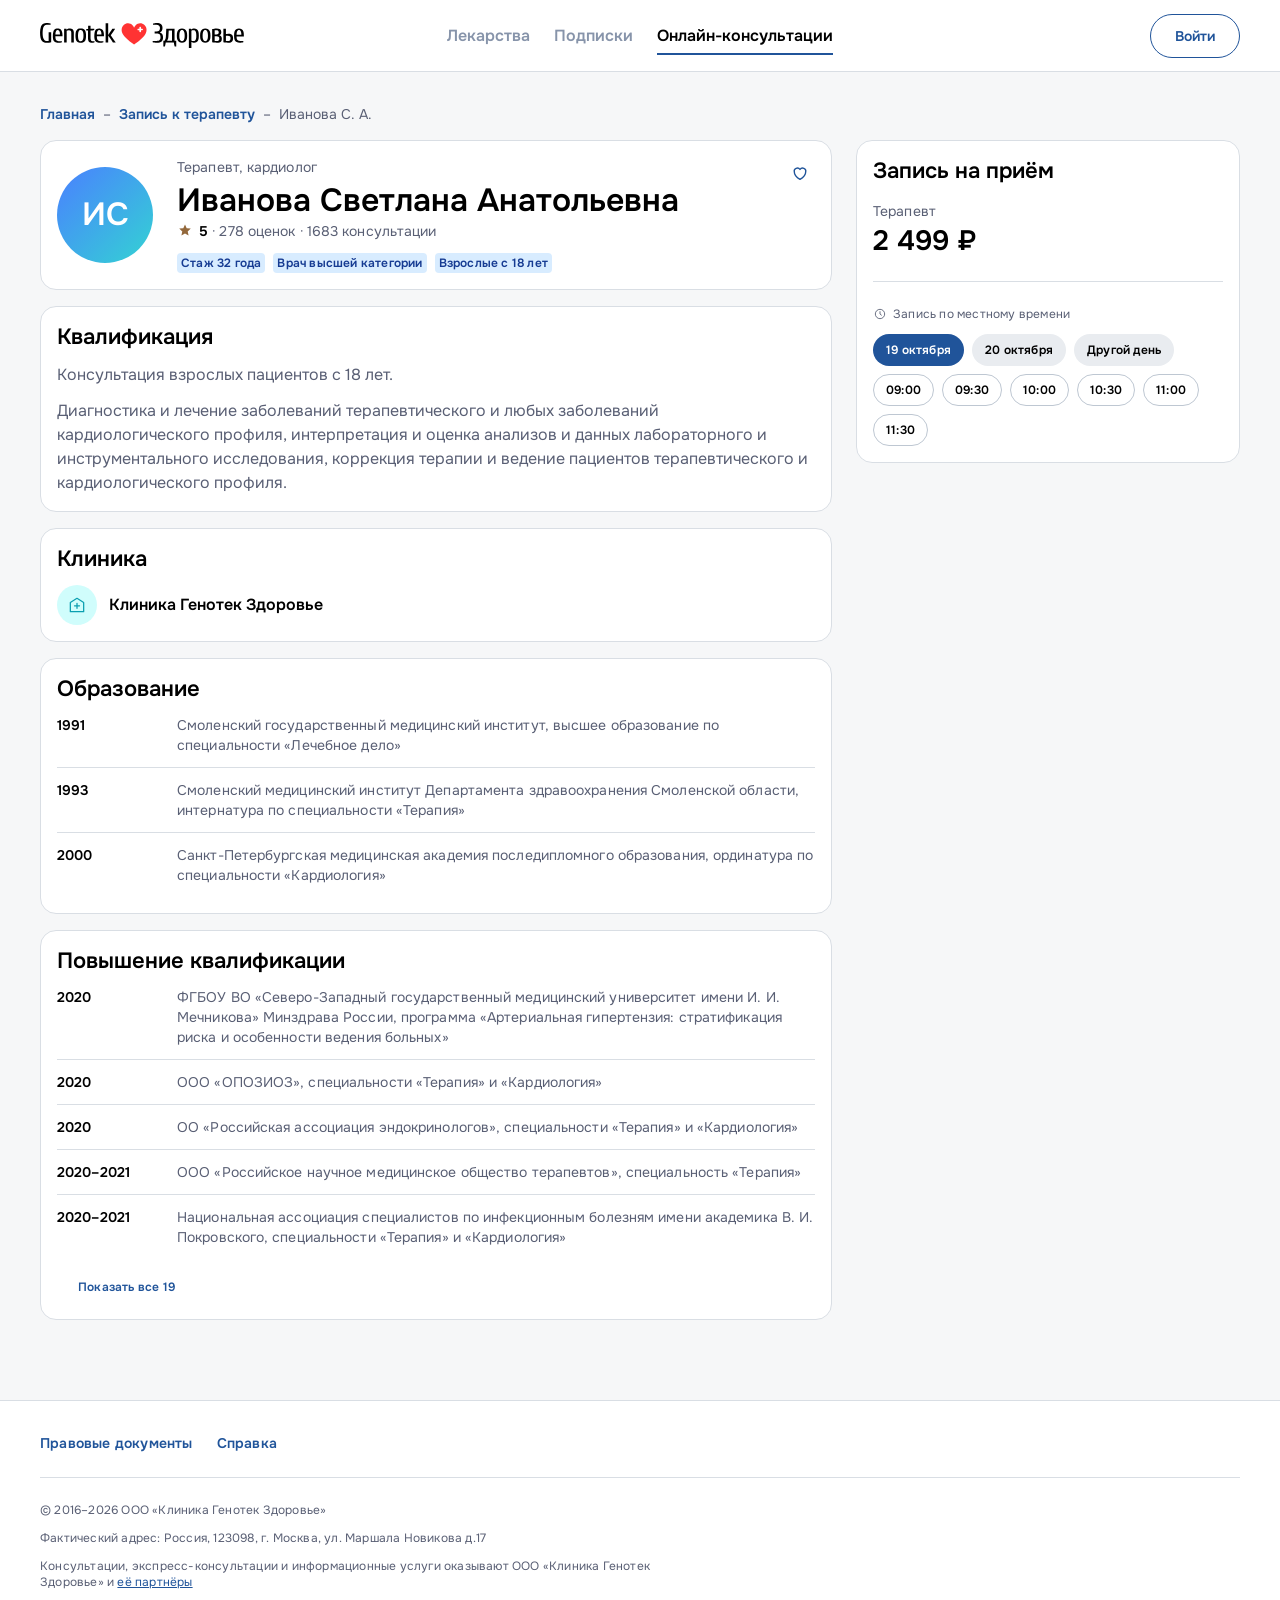
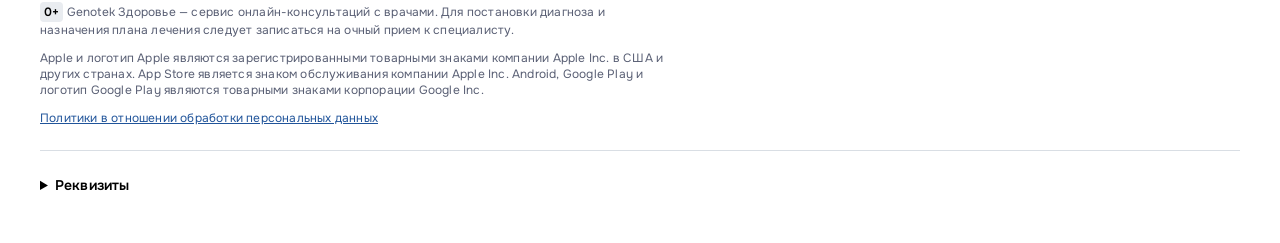
==== doctor.html @ 4578e806 "Добавить страницу врача на дизайн-системе. Co-authored-by: Cursor <cursoragent@cursor.com>" ====
<!doctype html>
<html lang="ru">
<head>
<meta charset="utf-8">
<meta name="viewport" content="width=device-width, initial-scale=1">
<title>Иванова Светлана Анатольевна — терапевт, кардиолог | Genotek Здоровье</title>
<link rel="preconnect" href="https://fonts.googleapis.com">
<link href="https://fonts.googleapis.com/css2?family=Onest:wght@400;600&display=swap" rel="stylesheet">
<style>
  :root {
    --ink: #000000;
    --on-var: #595f74;
    --surface: #f6f7f8;
    --bright: #ffffff;
    --dim: #e9ecf0;
    --outline: #bec7d2;
    --outline-var: #d9dee4;
    --blue: #20549a;
    --blue-c: #d8ecff;
    --on-blue-c: #163b92;
    --java: #0a9fb0;
    --gold: #93683b;
    --shadow-1: 0 2px 16px rgba(0,0,0,.06);
    --shadow-2: 0 6px 24px rgba(0,0,0,.08);
    --font: "Onest", system-ui, sans-serif;
    --content: 1280px;
    --side: 40px;
  }
  * { box-sizing: border-box; }
  [hidden] { display: none !important; }
  html { scroll-behavior: smooth; }
  body { margin: 0; font-family: var(--font); color: var(--ink); background: var(--surface); font-size: 16px; line-height: 24px; font-weight: 400; }
  a { color: var(--blue); }
  button, input { font-family: inherit; }
  :focus-visible { outline: 2px solid var(--blue); outline-offset: 2px; }
  .btn { display: inline-flex; align-items: center; justify-content: center; gap: 8px; border-radius: 9999px; border: 1px solid transparent; font-weight: 600; text-decoration: none; cursor: pointer; background: transparent; color: var(--blue); }
  .btn-56 { height: 56px; padding: 16px 32px; font-size: 16px; line-height: 24px; }
  .btn-44 { height: 44px; padding: 12px 24px; font-size: 14px; line-height: 20px; letter-spacing: .1px; }
  .btn-32 { height: 32px; padding: 8px 20px; font-size: 12px; line-height: 16px; letter-spacing: .2px; }
  .btn.primary { background: var(--blue); color: #fff; }
  .btn.primary:hover { background: linear-gradient(rgba(255,255,255,.08), rgba(255,255,255,.08)), var(--blue); }
  .btn.primary:disabled { background: linear-gradient(rgba(255,255,255,.48), rgba(255,255,255,.48)), var(--blue); cursor: not-allowed; }
  .btn.outline { background: #fff; color: var(--blue); border-color: var(--blue); }
  .btn.outline:hover { background: rgba(32,84,154,.06); }
  .btn.ghost { background: transparent; color: var(--blue); }
  .btn.ghost:hover { background: rgba(32,84,154,.08); }
  .lnk { color: var(--blue); font-weight: 600; text-decoration: none; }
  .lnk.s { font-size: 14px; line-height: 20px; }
  .lnk.u { text-decoration: underline; font-weight: 400; }
  .avatar { display: inline-grid; place-items: center; border-radius: 9999px; background: linear-gradient(135deg, #4a80ff, #33d3d3); color: #fff; font-weight: 600; flex: none; }
  .avatar.a96 { width: 96px; height: 96px; font-size: 32px; line-height: 40px; }
  .tabs { display: flex; gap: 24px; align-items: center; }
  .tabs a { padding: 8px 0; color: #8794aa; text-decoration: none; font-weight: 600; font-size: 16px; line-height: 22px; }
  .tabs a:hover { color: var(--ink); }
  .tabs a.on { color: #000; box-shadow: inset 0 -2px 0 var(--blue); }
  .crumbs { display: flex; flex-wrap: wrap; gap: 8px; align-items: center; font-size: 14px; line-height: 20px; margin-bottom: 16px; }
  .crumbs span { color: var(--on-var); }
  .sep { height: 1px; background: var(--outline-var); border: 0; margin: 24px 0; }
  .badge { display: inline-flex; align-items: center; height: 20px; padding: 2px 4px; border-radius: 4px; background: var(--dim); font-weight: 600; font-size: 12px; line-height: 16px; letter-spacing: .2px; color: var(--ink); }
  .badge.info { background: var(--blue-c); color: var(--on-blue-c); }
  .pills { display: flex; flex-wrap: wrap; gap: 8px; }
  .pills + .pills { margin-top: 8px; }
  .pill { height: 32px; padding: 0 12px; border-radius: 9999px; border: 1px solid transparent; background: var(--dim); color: var(--ink); font: 600 12px/16px var(--font); letter-spacing: .2px; cursor: pointer; }
  .pill.on { background: var(--blue); color: #fff; }
  .pill.time { background: #fff; border-color: var(--outline); }
  .pill.time:hover { border-color: var(--blue); color: var(--blue); }
  .pill.time.on { background: var(--blue); border-color: var(--blue); color: #fff; }
  .toast { position: fixed; right: 24px; bottom: 24px; z-index: 30; width: min(340px, calc(100vw - 32px)); min-height: 56px; padding: 16px; border-radius: 8px; background: var(--dim); box-shadow: var(--shadow-2); display: flex; align-items: flex-start; gap: 12px; }
  .toast strong { font-size: 16px; line-height: 24px; }
  .toast p { margin: 0; color: var(--on-var); font-size: 14px; line-height: 20px; }
  .toast .x { margin-left: auto; border: 0; background: transparent; color: var(--ink); cursor: pointer; font: 600 14px/20px var(--font); }

  .site-header { position: sticky; top: 0; z-index: 10; height: 72px; background: #fff; border-bottom: 1px solid var(--outline-var); }
  .bar { max-width: calc(var(--content) + 2 * var(--side)); height: 100%; margin: 0 auto; padding: 0 var(--side); display: grid; grid-template-columns: minmax(0, 1fr) auto minmax(0, 1fr); align-items: center; gap: 32px; }
  .logo { display: flex; align-items: center; justify-self: start; }
  .logo img { display: block; width: 204px; height: 26px; object-fit: contain; object-position: left center; }
  .actions { grid-column: 3; display: flex; justify-content: flex-end; }
  .wrap { max-width: calc(var(--content) + 2 * var(--side)); margin: 0 auto; padding: 32px var(--side) 80px; }
  .back { display: none; align-items: center; gap: 8px; min-height: 44px; margin: -8px 0 8px; color: var(--ink); text-decoration: none; font-size: 16px; line-height: 24px; font-weight: 600; }
  .back:hover { color: var(--blue); }

  .layout { display: grid; grid-template-columns: minmax(0, 1fr) 384px; gap: 24px; align-items: start; }
  .main-col { display: flex; flex-direction: column; gap: 16px; }
  .card { background: #fff; border: 1px solid var(--outline-var); border-radius: 16px; padding: 16px; }
  .card h2 { margin: 0 0 12px; font-size: 22px; line-height: 28px; font-weight: 600; }
  .card p { margin: 0; color: var(--on-var); }
  .card p + p { margin-top: 12px; }
  .profile { position: relative; display: flex; gap: 24px; align-items: center; }
  .profile-info { padding-right: 40px; }
  .profile .spec { margin: 0; color: var(--on-var); font-size: 14px; line-height: 20px; letter-spacing: .1px; }
  .profile h1 { margin: 4px 0 0; font-size: 32px; line-height: 40px; font-weight: 600; }
  .meta { display: flex; gap: 6px; align-items: center; margin: 8px 0 0; color: var(--on-var); font-size: 14px; line-height: 20px; letter-spacing: .1px; }
  .meta svg { flex: none; color: var(--gold); }
  .meta b { color: var(--ink); font-weight: 600; }
  .tags { display: flex; flex-wrap: wrap; gap: 8px; margin-top: 12px; }
  .fav { position: absolute; top: 16px; right: 16px; width: 32px; height: 32px; border: 0; border-radius: 9999px; background: transparent; color: var(--blue); cursor: pointer; display: grid; place-items: center; }
  .fav:hover { background: rgba(32,84,154,.08); }
  .clinic { display: flex; align-items: center; gap: 12px; min-height: 40px; }
  .clinic .glyph { width: 40px; height: 40px; border-radius: 9999px; background: #d0fdfc; color: var(--java); display: grid; place-items: center; flex: none; }
  .clinic b { font-weight: 600; }
  .timeline { list-style: none; margin: 0; padding: 0; }
  .timeline li { display: grid; grid-template-columns: 104px minmax(0, 1fr); gap: 16px; padding: 12px 0; border-top: 1px solid var(--outline-var); }
  .timeline li:first-child { border-top: 0; padding-top: 0; }
  .timeline time { font-weight: 600; font-size: 14px; line-height: 20px; letter-spacing: .1px; }
  .timeline span { color: var(--on-var); font-size: 14px; line-height: 20px; letter-spacing: .1px; }
  .timeline li.extra { display: none; }
  .timeline.open li.extra { display: grid; }
  .toggle-more { margin-top: 12px; }

  .booking { position: sticky; top: 96px; }
  .booking h2 { margin: 0 0 16px; }
  .booking .role { margin: 0; color: var(--on-var); font-size: 14px; line-height: 20px; letter-spacing: .1px; }
  .booking .cost { margin: 4px 0 0; color: var(--ink); font-size: 28px; line-height: 32px; font-weight: 600; }
  .booking .local { display: flex; align-items: center; gap: 6px; margin: 0 0 12px; color: var(--on-var); font-size: 12px; line-height: 16px; letter-spacing: .2px; }

  .modal { width: min(480px, calc(100vw - 32px)); max-height: calc(100vh - 48px); padding: 24px; border: 0; border-radius: 16px; background: #fff; color: var(--ink); box-shadow: var(--shadow-2); overflow: auto; }
  .modal:focus { outline: none; }
  .modal::backdrop { background: rgba(0,0,0,.4); }
  .modal h2 { margin: 0 40px 16px 0; font-size: 22px; line-height: 28px; font-weight: 600; }
  .modal .close { position: absolute; top: 16px; right: 16px; width: 32px; height: 32px; border: 0; border-radius: 9999px; background: transparent; color: var(--on-var); cursor: pointer; display: grid; place-items: center; }
  .modal .close:hover { background: var(--dim); }
  .summary p { margin: 0; color: var(--on-var); font-size: 14px; line-height: 20px; letter-spacing: .1px; }
  .summary p + p { margin-top: 4px; }
  .summary .who-line { color: var(--ink); font-size: 16px; line-height: 24px; font-weight: 600; }
  .summary .when { display: flex; align-items: center; gap: 8px; margin-top: 12px; padding: 12px; border-radius: 8px; background: var(--blue-c); color: var(--on-blue-c); font-weight: 600; }
  .modal h3 { margin: 24px 0 12px; font-size: 16px; line-height: 22px; font-weight: 600; }
  .pay { display: grid; grid-template-columns: 1fr 1fr; gap: 8px; }
  .pay-opt { position: relative; display: flex; flex-direction: column; gap: 4px; min-height: 88px; padding: 12px; border: 1px solid var(--outline); border-radius: 16px; cursor: pointer; }
  .pay-opt input { position: absolute; opacity: 0; pointer-events: none; }
  .pay-opt:has(input:checked) { border-color: var(--blue); box-shadow: inset 0 0 0 1px var(--blue); background: rgba(32,84,154,.04); }
  .pay-opt:has(input:focus-visible) { outline: 2px solid var(--blue); outline-offset: 2px; }
  .pay-opt .cards { display: flex; align-items: center; gap: 8px; height: 16px; }
  .pay-opt .cards img { display: block; }
  .pay-opt b { font-size: 14px; line-height: 20px; font-weight: 600; }
  .pay-opt small { color: var(--on-var); font-size: 12px; line-height: 16px; letter-spacing: .2px; }
  .promo { margin-top: 16px; border-top: 1px solid var(--outline-var); }
  .promo-hint { margin: 0 0 12px; color: var(--on-var); font-size: 14px; line-height: 20px; letter-spacing: .1px; }
  .promo summary { display: flex; align-items: center; justify-content: space-between; min-height: 48px; cursor: pointer; list-style: none; font-weight: 600; font-size: 14px; line-height: 20px; }
  .promo summary::-webkit-details-marker { display: none; }
  .promo summary svg { transition: transform .2s; }
  .promo[open] summary svg { transform: rotate(180deg); }
  .promo-row { display: flex; gap: 8px; padding-bottom: 8px; }
  .promo-row .input { height: 44px; padding: 0 16px; border: 1px solid var(--outline); border-radius: 8px; font: 400 16px/24px var(--font); flex: 1; min-width: 0; }
  .promo-row .input:focus { outline: none; border-color: var(--blue); }
  .promo-msg { margin: 0 0 8px; color: var(--on-var); font-size: 12px; line-height: 16px; letter-spacing: .2px; }
  .modal .btn.primary { width: 100%; margin-top: 16px; }
  .opt { display: flex; align-items: flex-start; gap: 8px; margin-top: 12px; color: var(--on-var); font-size: 12px; line-height: 16px; letter-spacing: .2px; cursor: pointer; }
  .opt input { position: absolute; opacity: 0; pointer-events: none; }
  .box { width: 16px; height: 16px; margin-top: 0; border-radius: 4px; border: 2px solid var(--outline); background: #fff; display: inline-grid; place-items: center; flex: none; }
  .opt input:checked + .box { background: var(--blue); border-color: var(--blue); }
  .opt input:checked + .box::after { content: ""; width: 8px; height: 4px; border-left: 1.5px solid #fff; border-bottom: 1.5px solid #fff; transform: translateY(-1px) rotate(-45deg); }
  .opt input:focus-visible + .box { outline: 2px solid var(--blue); outline-offset: 2px; }
  .day-group + .day-group { margin-top: 16px; }
  .day-group h3 { margin: 0 0 8px; font-size: 14px; line-height: 20px; }
  .day-group h3 span { color: var(--on-var); font-weight: 400; }

  footer { background: #fff; border-top: 1px solid var(--outline-var); }
  .foot { max-width: calc(var(--content) + 2 * var(--side)); margin: 0 auto; padding: 32px var(--side) 48px; color: var(--on-var); font-size: 12px; line-height: 16px; letter-spacing: .2px; }
  .foot-links { display: flex; gap: 24px; flex-wrap: wrap; }
  .fine p { margin: 12px 0 0; max-width: 78ch; }
  .reqs summary { cursor: pointer; font-weight: 600; font-size: 14px; line-height: 20px; color: var(--ink); }
  .reqs dl { display: grid; grid-template-columns: 200px 1fr; gap: 8px 16px; margin: 16px 0 0; }
  .reqs dt { color: var(--on-var); }
  .reqs dd { margin: 0; color: var(--ink); font-size: 14px; line-height: 20px; }
  @media (max-width: 1024px) {
    :root { --side: 20px; }
    .layout { grid-template-columns: 1fr; gap: 16px; }
    .main-col { display: contents; }
    .profile { order: -2; }
    .booking { position: static; order: -1; }
    .tabs { display: none; }
    .back { display: inline-flex; }
    .bar { grid-template-columns: minmax(0, 1fr) auto; }
    .actions { grid-column: 2; }
    .reqs dl { grid-template-columns: 1fr; }
  }
  @media (max-width: 600px) {
    .profile { flex-direction: column; align-items: flex-start; gap: 16px; }
    .profile h1 { font-size: 28px; line-height: 32px; }
    .timeline li { grid-template-columns: 1fr; gap: 4px; }
    .pay { grid-template-columns: 1fr; }
    .modal { padding: 20px 16px; }
  }
</style>
</head>
<body>
<header class="site-header" id="header">
  <div class="bar">
    <a class="logo" href="https://health.genotek.ru/consultation/">
      <img src="genotek_health.svg" width="204" height="26" alt="Genotek Здоровье">
    </a>
    <nav class="tabs" aria-label="Разделы">
      <a href="https://market.yandex.ru/catalog--lekarstvennye-preparaty-i-bad/72412">Лекарства</a>
      <a href="https://health.genotek.ru/consultation/subscriptions-store">Подписки</a>
      <a class="on" href="https://health.genotek.ru/consultation/" aria-current="page">Онлайн-консультации</a>
    </nav>
    <div class="actions">
      <a class="btn btn-44 outline login" href="https://health.genotek.ru/telemed/api/login?app=user">Войти</a>
    </div>
  </div>
</header>

<main class="wrap">
  <a class="back" href="https://health.genotek.ru/consultation/taxonomy/382/doctors/">
    <svg width="24" height="24" viewBox="0 0 24 24" fill="none" aria-hidden="true"><path d="M20 12H5M11 6l-6 6 6 6" stroke="currentColor" stroke-width="1.5" stroke-linecap="round" stroke-linejoin="round"/></svg>
    Назад
  </a>
  <nav class="crumbs" aria-label="Навигация">
    <a class="lnk s" href="https://health.genotek.ru/consultation/">Главная</a>
    <span aria-hidden="true">–</span>
    <a class="lnk s" href="https://health.genotek.ru/consultation/taxonomy/382/doctors/">Запись к терапевту</a>
    <span aria-hidden="true">–</span>
    <span>Иванова С. А.</span>
  </nav>

  <div class="layout">
    <div class="main-col">
      <section class="card profile">
        <span class="avatar a96" aria-hidden="true">ИС</span>
        <div class="profile-info">
          <p class="spec">Терапевт, кардиолог</p>
          <h1>Иванова Светлана Анатольевна</h1>
          <p class="meta">
            <svg width="16" height="16" viewBox="0 0 16 16" aria-hidden="true"><path fill="currentColor" d="m8 1.4 1.7 3.8 4.1.4-3.1 2.8.9 4.1L8 10.4 4.4 12.5l.9-4.1L2.2 5.6l4.1-.4L8 1.4Z"/></svg>
            <span><b>5</b> · 278 оценок · 1683 консультации</span>
          </p>
          <div class="tags">
            <span class="badge info">Стаж 32 года</span>
            <span class="badge info">Врач высшей категории</span>
            <span class="badge info">Взрослые с 18 лет</span>
          </div>
        </div>
        <button class="fav" type="button" id="fav" aria-pressed="false" aria-label="В избранное"></button>
      </section>

      <section class="card" aria-labelledby="qual">
        <h2 id="qual">Квалификация</h2>
        <p>Консультация взрослых пациентов с 18 лет.</p>
        <p>Диагностика и лечение заболеваний терапевтического и любых заболеваний кардиологического профиля, интерпретация и оценка анализов и данных лабораторного и инструментального исследования, коррекция терапии и ведение пациентов терапевтического и кардиологического профиля.</p>
      </section>

      <section class="card" aria-labelledby="clinic">
        <h2 id="clinic">Клиника</h2>
        <div class="clinic">
          <span class="glyph" aria-hidden="true">
            <svg width="20" height="20" viewBox="0 0 24 24" fill="none"><path d="M4 20V9l8-5 8 5v11H4Z" stroke="currentColor" stroke-width="1.5" stroke-linejoin="round"/><path d="M12 10v6M9 13h6" stroke="currentColor" stroke-width="1.5" stroke-linecap="round"/></svg>
          </span>
          <b>Клиника Генотек Здоровье</b>
        </div>
      </section>

      <section class="card" aria-labelledby="edu">
        <h2 id="edu">Образование</h2>
        <ul class="timeline">
          <li><time>1991</time><span>Смоленский государственный медицинский институт, высшее образование по специальности «Лечебное дело»</span></li>
          <li><time>1993</time><span>Смоленский медицинский институт Департамента здравоохранения Смоленской области, интернатура по специальности «Терапия»</span></li>
          <li><time>2000</time><span>Санкт-Петербургская медицинская академия последипломного образования, ординатура по специальности «Кардиология»</span></li>
        </ul>
      </section>

      <section class="card" aria-labelledby="courses">
        <h2 id="courses">Повышение квалификации</h2>
        <ul class="timeline" id="courses-list"></ul>
        <button class="btn btn-32 ghost toggle-more" type="button" id="courses-toggle" aria-expanded="false" aria-controls="courses-list"></button>
      </section>
    </div>

    <aside class="card booking" aria-labelledby="booking-title">
      <h2 id="booking-title">Запись на приём</h2>
      <p class="role">Терапевт</p>
      <p class="cost">2 499 ₽</p>
      <hr class="sep">
      <p class="local">
        <svg width="14" height="14" viewBox="0 0 24 24" fill="none" aria-hidden="true"><circle cx="12" cy="12" r="8" stroke="currentColor" stroke-width="1.5"/><path d="M12 8v4l2.5 2" stroke="currentColor" stroke-width="1.5" stroke-linecap="round"/></svg>
        Запись по местному времени
      </p>
      <div class="pills" id="days"></div>
      <div class="pills" id="times"></div>
    </aside>
  </div>
</main>

<dialog class="modal" id="book-modal" tabindex="-1" autofocus aria-labelledby="book-title">
  <button class="close" type="button" data-close aria-label="Закрыть">
    <svg width="20" height="20" viewBox="0 0 24 24" fill="none" aria-hidden="true"><path d="m6 6 12 12M18 6 6 18" stroke="currentColor" stroke-width="1.5" stroke-linecap="round"/></svg>
  </button>
  <h2 id="book-title">Запись на приём</h2>
  <form id="book-form" method="dialog">
    <div class="summary">
      <p class="who-line">Иванова Светлана Анатольевна</p>
      <p>Терапевт · Онлайн-консультация</p>
      <p class="when" id="book-when"></p>
    </div>
    <h3>Способ оплаты</h3>
    <div class="pay">
      <label class="pay-opt">
        <input type="radio" name="pay" value="ru" checked>
        <span class="cards"><img src="Visa.svg" width="27" height="9" alt="Visa"><img src="Mastercard.svg" width="27" height="16" alt="Mastercard"><img src="Mir.svg" width="29" height="8" alt="Мир"></span>
        <b>Банковской картой РФ</b>
      </label>
      <label class="pay-opt">
        <input type="radio" name="pay" value="foreign">
        <span class="cards"><img src="Visa.svg" width="27" height="9" alt="Visa"><img src="Mastercard.svg" width="27" height="16" alt="Mastercard"></span>
        <b>Иностранной картой</b>
        <small>Кроме карт Украины, США, Беларуси и стран FATF</small>
      </label>
    </div>
    <details class="promo">
      <summary>Промокод <svg width="20" height="20" viewBox="0 0 24 24" fill="none" aria-hidden="true"><path d="m7 10 5 5 5-5" stroke="currentColor" stroke-width="1.5" stroke-linecap="round" stroke-linejoin="round"/></svg></summary>
      <p class="promo-hint">Получите скидку на онлайн-консультацию или активируйте корпоративную подписку</p>
      <div class="promo-row">
        <input class="input" id="promo" type="text" placeholder="Введите промокод" autocomplete="off" aria-label="Промокод">
        <button class="btn btn-44 outline" type="button" id="promo-apply">Применить</button>
      </div>
      <p class="promo-msg" id="promo-msg" aria-live="polite" hidden></p>
    </details>
    <button class="btn btn-56 primary" type="submit" id="book-submit">Записаться · 2 499 ₽</button>
    <label class="opt">
      <input type="checkbox" name="ads">
      <span class="box" aria-hidden="true"></span>
      <span>Я <a class="lnk" href="https://health.genotek.ru/legal/">согласен</a> получать рекламные материалы о сервисе Genotek Здоровье и его партнёрах</span>
    </label>
  </form>
</dialog>

<dialog class="modal" id="days-modal" tabindex="-1" autofocus aria-labelledby="days-title">
  <button class="close" type="button" data-close aria-label="Закрыть">
    <svg width="20" height="20" viewBox="0 0 24 24" fill="none" aria-hidden="true"><path d="m6 6 12 12M18 6 6 18" stroke="currentColor" stroke-width="1.5" stroke-linecap="round"/></svg>
  </button>
  <h2 id="days-title">Выбор времени</h2>
  <div id="days-list"></div>
</dialog>

<div class="toast" id="toast" role="status" hidden>
  <div>
    <strong id="toast-title"></strong>
    <p id="toast-text"></p>
  </div>
  <button class="x" type="button" id="toast-close">Закрыть</button>
</div>

<footer>
  <div class="foot">
    <div class="foot-links">
      <a class="lnk s" href="https://health.genotek.ru/legal/">Правовые документы</a>
      <a class="lnk s" href="https://health.genotek.ru/consultation/support-web/index.html">Справка</a>
    </div>
    <hr class="sep">
    <div class="fine">
      <p>© 2016–2026 ООО «Клиника Генотек Здоровье»</p>
      <p>Фактический адрес: Россия, 123098, г. Москва, ул. Маршала Новикова д.17</p>
      <p>Консультации, экспресс-консультации и информационные услуги оказывают ООО «Клиника Генотек Здоровье» и <a class="lnk u" href="https://storage.yandexcloud.net/health-legal/health_list.pdf">её партнёры</a></p>
      <p><span class="badge">0+</span> Genotek Здоровье — сервис онлайн-консультаций с врачами. Для постановки диагноза и назначения плана лечения следует записаться на очный прием к специалисту.</p>
      <p>Apple и логотип Apple являются зарегистрированными товарными знаками компании Apple Inc. в США и других странах. App Store является знаком обслуживания компании Apple Inc. Android, Google Play и логотип Google Play являются товарными знаками корпорации Google Inc.</p>
      <p><a class="lnk u" href="https://health.genotek.ru/legal/privacy-policy/">Политики в отношении обработки персональных данных</a></p>
    </div>
    <hr class="sep">
    <details class="reqs">
      <summary>Реквизиты</summary>
      <dl>
        <dt>Полное наименование</dt>
        <dd>Общество с ограниченной ответственностью «Клиника Генотек Здоровье»</dd>
        <dt>ОГРН</dt><dd>5177746308394</dd>
        <dt>ИНН</dt><dd>7704448842</dd>
        <dt>КПП</dt><dd>770901001</dd>
        <dt>Юридический адрес</dt>
        <dd>105120, г. Москва, вн. тер. г. муниципальный округ Таганский, пер. Наставнический, д. 17, стр. 1, помещ. 63/1</dd>
      </dl>
    </details>
  </div>
</footer>

<script>
const COURSES = [
  ["2020", "ФГБОУ ВО «Северо-Западный государственный медицинский университет имени И. И. Мечникова» Минздрава России, программа «Артериальная гипертензия: стратификация риска и особенности ведения больных»"],
  ["2020", "ООО «ОПОЗИОЗ», специальности «Терапия» и «Кардиология»"],
  ["2020", "ОО «Российская ассоциация эндокринологов», специальности «Терапия» и «Кардиология»"],
  ["2020–2021", "ООО «Российское научное медицинское общество терапевтов», специальность «Терапия»"],
  ["2020–2021", "Национальная ассоциация специалистов по инфекционным болезням имени академика В. И. Покровского, специальности «Терапия» и «Кардиология»"],
  ["2020–2022", "ООО «Федерация анестезиологов и реаниматологов», специальности «Терапия» и «Кардиология»"],
  ["2021", "ФГБОУ ВО «Северо-Западный государственный медицинский университет имени И. И. Мечникова» Минздрава России, программа «Современные алгоритмы диагностики и лечения нарушений ритма и проводимости»"],
  ["2021", "Ассоциация «ФЛМ», специальности «Терапия» и «Кардиология»"],
  ["2021", "ООО СРМР «Союз реабилитологов России», специальности «Терапия» и «Кардиология»"],
  ["2021", "Ассоциация «ЕАТв», специальности «Терапия» и «Кардиология»"],
  ["2021", "ООО «Российское общество акушеров-гинекологов», специальности «Терапия» и «Кардиология»"],
  ["2021", "ООО «Общество по изучению боли», специальности «Терапия» и «Кардиология»"],
  ["2021–2022", "ООО «Ассоциация врачей общей практики (семейных врачей) Российской Федерации», специальности «Терапия» и «Кардиология»"],
  ["2022", "ФГБОУ ВО «Северо-Западный государственный медицинский университет имени И. И. Мечникова» Минздрава России, программа «Атерогенные дислипидемии: диагностика, профилактика и фармакологическая коррекция»"],
  ["2022", "ОО «Российское общество психиатров», специальность «Терапия»"],
  ["2022", "ООО «Федеральный центр НМО», программа «Алгоритмы общения с пациентом — эффективные способы обезопасить себя от преследования»"],
  ["2022", "ООО «Федеральный центр НМО», программа «Актуальные IT технологии в медицине»"],
  ["2020–2024", "ИОМ-НП, специальности «Терапия» и «Кардиология»"],
  ["2020–2024", "ООО «РКО», специальности «Терапия» и «Кардиология»"]
];
const SLOTS = ["09:00", "09:30", "10:00", "10:30", "11:00", "11:30"];
const SCHEDULE = [
  { day: "19 октября", weekday: "понедельник", times: SLOTS },
  { day: "20 октября", weekday: "вторник", times: SLOTS },
  { day: "21 октября", weekday: "среда", times: SLOTS },
  { day: "22 октября", weekday: "четверг", times: SLOTS },
  { day: "23 октября", weekday: "пятница", times: SLOTS }
];
const YEAR = 2026;
const SIDEBAR_DAYS = 2;
const SLOT_MINUTES = 30;
const SHOWN_COURSES = 5;
const DOCTOR = "Иванова Светлана Анатольевна";
const PRICE = "2 499 ₽";
const state = { day: SCHEDULE[0].day, fav: false, slot: null };
let toastTimer = 0;

const coursesList = document.getElementById("courses-list");
const coursesToggle = document.getElementById("courses-toggle");
coursesList.innerHTML = COURSES.map(([year, text], index) =>
  `<li${index >= SHOWN_COURSES ? ' class="extra"' : ""}><time>${year}</time><span>${text}</span></li>`
).join("");
function syncCoursesToggle() {
  const open = coursesList.classList.contains("open");
  coursesToggle.textContent = open ? "Свернуть" : `Показать все ${COURSES.length}`;
  coursesToggle.setAttribute("aria-expanded", String(open));
}
coursesToggle.addEventListener("click", () => {
  coursesList.classList.toggle("open");
  syncCoursesToggle();
});
syncCoursesToggle();

function heart(on) {
  return `<svg width="22" height="22" viewBox="0 0 24 24" aria-hidden="true"><path d="M12 19s-6.2-3.8-6.2-8.2A3.4 3.4 0 0 1 12 8.2a3.4 3.4 0 0 1 6.2 2.6C18.2 15.2 12 19 12 19Z" fill="${on ? "currentColor" : "none"}" stroke="currentColor" stroke-width="1.5" stroke-linejoin="round"/></svg>`;
}
const favBtn = document.getElementById("fav");
function syncFav() {
  favBtn.innerHTML = heart(state.fav);
  favBtn.classList.toggle("on", state.fav);
  favBtn.setAttribute("aria-pressed", String(state.fav));
}
favBtn.addEventListener("click", () => {
  state.fav = !state.fav;
  syncFav();
});
syncFav();

const daysEl = document.getElementById("days");
const timesEl = document.getElementById("times");
const bookModal = document.getElementById("book-modal");
const daysModal = document.getElementById("days-modal");

function timeButtons(day, times) {
  return times.map((time) =>
    `<button class="pill time" type="button" data-day="${day}" data-time="${time}">${time}</button>`
  ).join("");
}

function renderSchedule() {
  daysEl.innerHTML = SCHEDULE.slice(0, SIDEBAR_DAYS).map(({ day }) =>
    `<button class="pill${day === state.day ? " on" : ""}" type="button" data-pick-day="${day}" aria-pressed="${day === state.day}">${day}</button>`
  ).join("") + `<button class="pill" type="button" data-other>Другой день</button>`;
  timesEl.innerHTML = timeButtons(state.day, SCHEDULE.find((item) => item.day === state.day).times);
}

document.getElementById("days-list").innerHTML = SCHEDULE.map(({ day, weekday, times }) =>
  `<div class="day-group"><h3>${day} <span>${weekday}</span></h3><div class="pills">${timeButtons(day, times)}</div></div>`
).join("");

function addMinutes(time, minutes) {
  const [h, m] = time.split(":").map(Number);
  const total = h * 60 + m + minutes;
  return `${String(Math.floor(total / 60)).padStart(2, "0")}:${String(total % 60).padStart(2, "0")}`;
}

function openModal(modal) {
  modal.showModal();
  modal.focus();
  requestAnimationFrame(() => modal.focus());
}

function openBooking(day, time) {
  state.slot = { day, time };
  document.getElementById("book-form").reset();
  document.querySelector(".promo").open = false;
  document.getElementById("promo-msg").hidden = true;
  document.getElementById("book-when").textContent = `${day} ${YEAR}, ${time} – ${addMinutes(time, SLOT_MINUTES)} (по местному времени)`;
  if (daysModal.open) daysModal.close();
  openModal(bookModal);
}

function pickSlot(event) {
  const slot = event.target.closest("[data-time]");
  if (slot) openBooking(slot.dataset.day, slot.dataset.time);
}

function showToast(title, text) {
  document.getElementById("toast-title").textContent = title;
  document.getElementById("toast-text").textContent = text;
  const toast = document.getElementById("toast");
  toast.hidden = false;
  clearTimeout(toastTimer);
  toastTimer = setTimeout(() => { toast.hidden = true; }, 4000);
}

daysEl.addEventListener("click", (event) => {
  const day = event.target.closest("[data-pick-day]");
  if (day) {
    state.day = day.dataset.pickDay;
    renderSchedule();
    return;
  }
  if (event.target.closest("[data-other]")) openModal(daysModal);
});
timesEl.addEventListener("click", pickSlot);
document.getElementById("days-list").addEventListener("click", pickSlot);
for (const modal of [bookModal, daysModal]) {
  modal.addEventListener("click", (event) => {
    const box = modal.getBoundingClientRect();
    const outside = event.clientX < box.left || event.clientX > box.right || event.clientY < box.top || event.clientY > box.bottom;
    if ((event.target === modal && outside) || event.target.closest("[data-close]")) modal.close();
  });
}
document.getElementById("promo-apply").addEventListener("click", () => {
  const code = document.getElementById("promo").value.trim();
  const msg = document.getElementById("promo-msg");
  msg.textContent = code ? `Промокод «${code}» проверим при оплате` : "Введите промокод";
  msg.hidden = false;
});
document.getElementById("book-form").addEventListener("submit", () => {
  const pay = new FormData(document.getElementById("book-form")).get("pay") === "ru" ? "картой РФ" : "иностранной картой";
  showToast(DOCTOR, `${state.slot.day}, ${state.slot.time} · ${PRICE}, оплата ${pay}. Переходим к оплате.`);
});
document.getElementById("toast-close").addEventListener("click", () => {
  document.getElementById("toast").hidden = true;
});

renderSchedule();
</script>
</body>
</html>
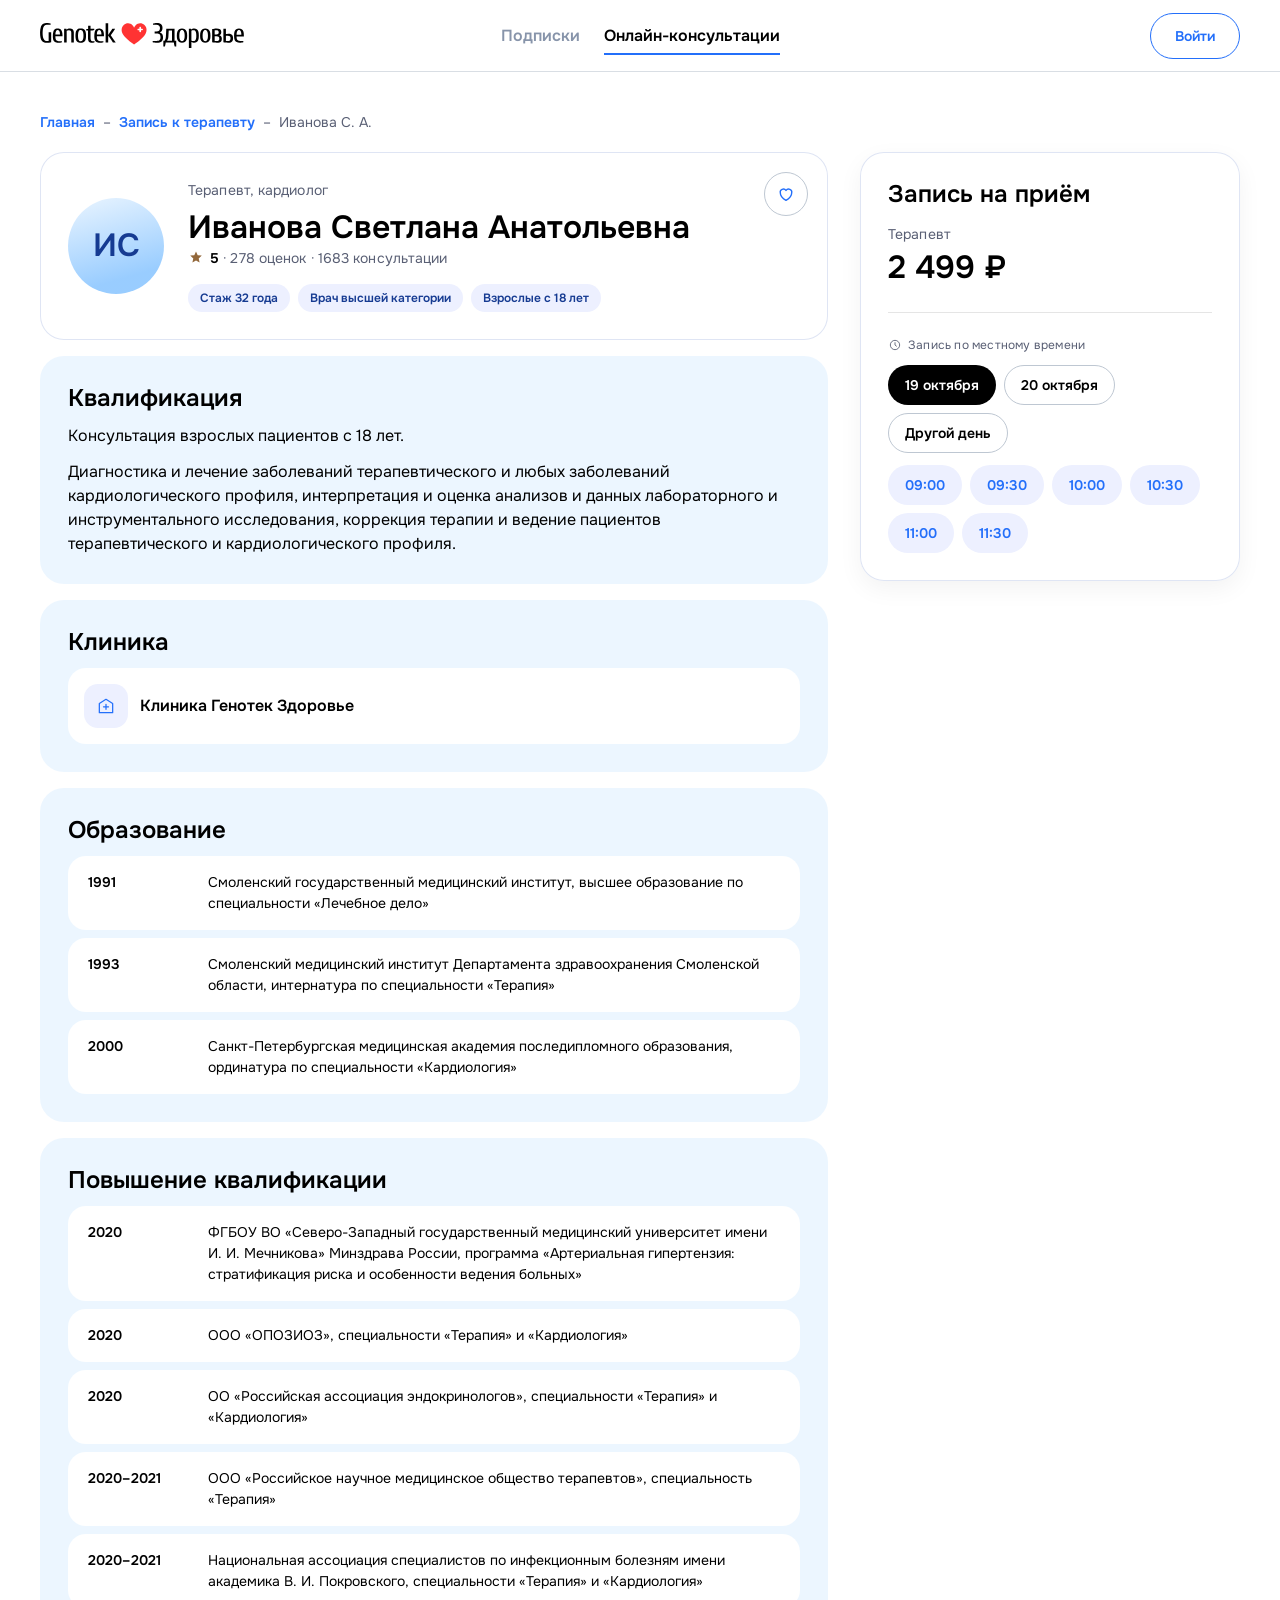
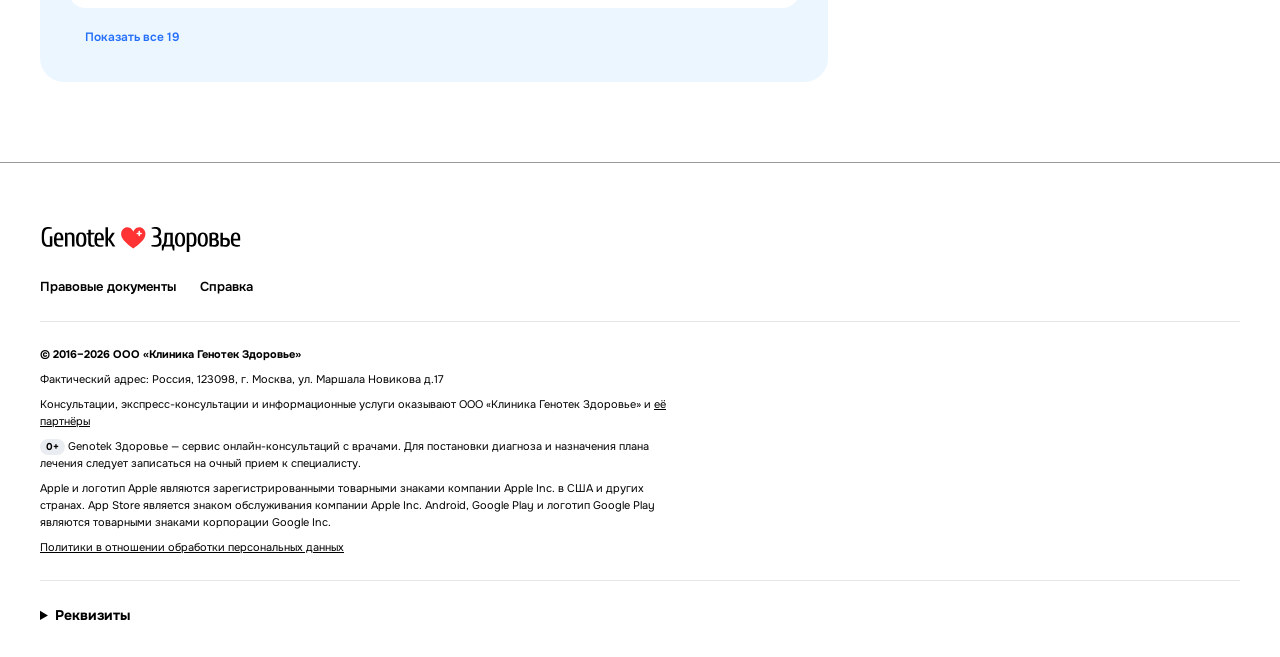
==== commit 39e10cc1: "Добавить медкарту и обновить страницу врача под новую DS. Убрать «Лекарства» из header, для medcard " ====
--- a/doctor.html
+++ b/doctor.html
@@ -5,165 +5,194 @@
 <meta name="viewport" content="width=device-width, initial-scale=1">
 <title>Иванова Светлана Анатольевна — терапевт, кардиолог | Genotek Здоровье</title>
 <link rel="preconnect" href="https://fonts.googleapis.com">
-<link href="https://fonts.googleapis.com/css2?family=Onest:wght@400;600&display=swap" rel="stylesheet">
+<link href="https://fonts.googleapis.com/css2?family=Onest:wght@400;500;600;700&display=swap" rel="stylesheet">
 <style>
   :root {
     --ink: #000000;
     --on-var: #595f74;
-    --surface: #f6f7f8;
     --bright: #ffffff;
     --dim: #e9ecf0;
     --outline: #bec7d2;
     --outline-var: #d9dee4;
-    --blue: #20549a;
+    --placeholder: #8794aa;
+    --blue: #236ffa;
     --blue-c: #d8ecff;
     --on-blue-c: #163b92;
+    --blue-panel: rgba(216, 236, 255, .48);
+    --blue-tint: #edf0ff;
     --java: #0a9fb0;
+    --java-c: #d0fdfc;
     --gold: #93683b;
-    --shadow-1: 0 2px 16px rgba(0,0,0,.06);
-    --shadow-2: 0 6px 24px rgba(0,0,0,.08);
-    --font: "Onest", system-ui, sans-serif;
-    --content: 1280px;
-    --side: 40px;
+    --shadow-card: 0 8px 24px rgba(0,0,0,.05);
+    --shadow-soft: 0 12px 34px rgba(0,0,0,.07);
+    --shadow-pop: 0 16px 48px rgba(0,0,0,.12);
+    --font: "Onest", Arial, sans-serif;
+    --content: 1200px;
+    --side: 24px;
+    --header: 72px;
   }
   * { box-sizing: border-box; }
   [hidden] { display: none !important; }
   html { scroll-behavior: smooth; }
-  body { margin: 0; font-family: var(--font); color: var(--ink); background: var(--surface); font-size: 16px; line-height: 24px; font-weight: 400; }
+  body { margin: 0; font-family: var(--font); color: var(--ink); background: var(--bright); font-size: 16px; line-height: 24px; font-weight: 400; -webkit-font-smoothing: antialiased; }
   a { color: var(--blue); }
   button, input { font-family: inherit; }
   :focus-visible { outline: 2px solid var(--blue); outline-offset: 2px; }
-  .btn { display: inline-flex; align-items: center; justify-content: center; gap: 8px; border-radius: 9999px; border: 1px solid transparent; font-weight: 600; text-decoration: none; cursor: pointer; background: transparent; color: var(--blue); }
-  .btn-56 { height: 56px; padding: 16px 32px; font-size: 16px; line-height: 24px; }
-  .btn-44 { height: 44px; padding: 12px 24px; font-size: 14px; line-height: 20px; letter-spacing: .1px; }
-  .btn-32 { height: 32px; padding: 8px 20px; font-size: 12px; line-height: 16px; letter-spacing: .2px; }
-  .btn.primary { background: var(--blue); color: #fff; }
-  .btn.primary:hover { background: linear-gradient(rgba(255,255,255,.08), rgba(255,255,255,.08)), var(--blue); }
-  .btn.primary:disabled { background: linear-gradient(rgba(255,255,255,.48), rgba(255,255,255,.48)), var(--blue); cursor: not-allowed; }
+
+  .btn { display: inline-flex; align-items: center; justify-content: center; gap: 8px; border-radius: 9999px; border: 1px solid transparent; font-weight: 600; text-decoration: none; white-space: nowrap; cursor: pointer; background: transparent; color: var(--blue); transition: background-color 120ms ease, border-color 120ms ease, color 120ms ease; }
+  .btn-56 { min-height: 56px; padding: 16px 32px; font-size: 16px; line-height: 24px; }
+  .btn-44 { min-height: 44px; padding: 12px 24px; font-size: 14px; line-height: 20px; }
+  .btn-32 { min-height: 32px; padding: 8px 20px; font-size: 12px; line-height: 16px; }
+  .btn.primary { border: 0; background: var(--blue); color: #fff; }
+  .btn.primary:hover { background: color-mix(in srgb, var(--blue) 92%, var(--on-blue-c) 8%); }
+  .btn.primary:active { background: color-mix(in srgb, var(--blue) 90%, var(--on-blue-c) 10%); }
+  .btn.primary:disabled { opacity: .48; cursor: not-allowed; }
   .btn.outline { background: #fff; color: var(--blue); border-color: var(--blue); }
-  .btn.outline:hover { background: rgba(32,84,154,.06); }
-  .btn.ghost { background: transparent; color: var(--blue); }
-  .btn.ghost:hover { background: rgba(32,84,154,.08); }
+  .btn.outline:hover { background: color-mix(in srgb, var(--on-blue-c) 8%, #fff); }
+  .btn.ghost { background: transparent; color: var(--blue); padding-inline: 16px; }
+  .btn.ghost:hover { background: color-mix(in srgb, var(--on-blue-c) 8%, transparent); }
   .lnk { color: var(--blue); font-weight: 600; text-decoration: none; }
+  .lnk:hover { color: var(--on-blue-c); }
   .lnk.s { font-size: 14px; line-height: 20px; }
   .lnk.u { text-decoration: underline; font-weight: 400; }
-  .avatar { display: inline-grid; place-items: center; border-radius: 9999px; background: linear-gradient(135deg, #4a80ff, #33d3d3); color: #fff; font-weight: 600; flex: none; }
+  .avatar { display: inline-grid; place-items: center; border-radius: 9999px; background: linear-gradient(-16deg, rgba(85,171,255,.6) 22%, rgba(216,236,255,.6) 98%); color: var(--on-blue-c); font-weight: 600; flex: none; }
   .avatar.a96 { width: 96px; height: 96px; font-size: 32px; line-height: 40px; }
   .tabs { display: flex; gap: 24px; align-items: center; }
   .tabs a { padding: 8px 0; color: #8794aa; text-decoration: none; font-weight: 600; font-size: 16px; line-height: 22px; }
   .tabs a:hover { color: var(--ink); }
   .tabs a.on { color: #000; box-shadow: inset 0 -2px 0 var(--blue); }
-  .crumbs { display: flex; flex-wrap: wrap; gap: 8px; align-items: center; font-size: 14px; line-height: 20px; margin-bottom: 16px; }
+  .crumbs { display: flex; flex-wrap: wrap; gap: 8px; align-items: center; font-size: 14px; line-height: 20px; margin-bottom: 20px; }
   .crumbs span { color: var(--on-var); }
-  .sep { height: 1px; background: var(--outline-var); border: 0; margin: 24px 0; }
-  .badge { display: inline-flex; align-items: center; height: 20px; padding: 2px 4px; border-radius: 4px; background: var(--dim); font-weight: 600; font-size: 12px; line-height: 16px; letter-spacing: .2px; color: var(--ink); }
-  .badge.info { background: var(--blue-c); color: var(--on-blue-c); }
+  .sep { height: 1px; background: color-mix(in srgb, var(--ink) 10%, transparent); border: 0; margin: 24px 0; }
+  .badge { display: inline-flex; align-items: center; gap: 4px; padding: 6px 10px; border-radius: 9999px; background: var(--dim); font-weight: 700; font-size: 11px; line-height: 14px; color: var(--ink); white-space: nowrap; }
+  .badge.info { padding: 6px 12px; background: var(--blue-tint); color: var(--on-blue-c); font-size: 12px; line-height: 16px; font-weight: 600; }
+  .input { height: 48px; border: 1px solid var(--outline); border-radius: 8px; background: #fff; padding: 0 12px; font: 400 16px/24px var(--font); color: var(--ink); width: 100%; }
+  .input:hover { border-color: var(--ink); }
+  .input::placeholder { color: var(--placeholder); }
+  .input:focus { outline: none; border-color: var(--blue); }
   .pills { display: flex; flex-wrap: wrap; gap: 8px; }
-  .pills + .pills { margin-top: 8px; }
-  .pill { height: 32px; padding: 0 12px; border-radius: 9999px; border: 1px solid transparent; background: var(--dim); color: var(--ink); font: 600 12px/16px var(--font); letter-spacing: .2px; cursor: pointer; }
-  .pill.on { background: var(--blue); color: #fff; }
-  .pill.time { background: #fff; border-color: var(--outline); }
-  .pill.time:hover { border-color: var(--blue); color: var(--blue); }
-  .pill.time.on { background: var(--blue); border-color: var(--blue); color: #fff; }
-  .toast { position: fixed; right: 24px; bottom: 24px; z-index: 30; width: min(340px, calc(100vw - 32px)); min-height: 56px; padding: 16px; border-radius: 8px; background: var(--dim); box-shadow: var(--shadow-2); display: flex; align-items: flex-start; gap: 12px; }
-  .toast strong { font-size: 16px; line-height: 24px; }
-  .toast p { margin: 0; color: var(--on-var); font-size: 14px; line-height: 20px; }
-  .toast .x { margin-left: auto; border: 0; background: transparent; color: var(--ink); cursor: pointer; font: 600 14px/20px var(--font); }
-
-  .site-header { position: sticky; top: 0; z-index: 10; height: 72px; background: #fff; border-bottom: 1px solid var(--outline-var); }
+  .pills + .pills { margin-top: 12px; }
+  .pill { min-height: 40px; padding: 0 16px; border-radius: 9999px; border: 1px solid var(--outline); background: #fff; color: var(--ink); font: 600 14px/20px var(--font); cursor: pointer; transition: border-color 120ms ease, background-color 120ms ease, color 120ms ease; }
+  .pill:hover { border-color: var(--ink); }
+  .pill.on { border-color: transparent; background: #000; color: #fff; }
+  .pill.time { border-color: transparent; background: var(--blue-tint); color: var(--blue); }
+  .pill.time:hover { background: var(--blue); color: #fff; }
+  .toast { position: fixed; right: 24px; bottom: 24px; z-index: 30; width: min(360px, calc(100vw - 32px)); min-height: 56px; padding: 16px 20px; border-radius: 20px; background: #fff; box-shadow: var(--shadow-pop); display: flex; align-items: flex-start; gap: 12px; }
+  .toast strong { font-size: 16px; line-height: 22px; font-weight: 600; }
+  .toast p { margin: 4px 0 0; color: var(--on-var); font-size: 14px; line-height: 20px; }
+  .toast .x { margin-left: auto; border: 0; background: transparent; color: var(--blue); cursor: pointer; font: 600 14px/20px var(--font); }
+
+  .site-header { position: sticky; top: 0; z-index: 10; height: var(--header); background: #fff; border-bottom: 1px solid var(--outline-var); }
   .bar { max-width: calc(var(--content) + 2 * var(--side)); height: 100%; margin: 0 auto; padding: 0 var(--side); display: grid; grid-template-columns: minmax(0, 1fr) auto minmax(0, 1fr); align-items: center; gap: 32px; }
   .logo { display: flex; align-items: center; justify-self: start; }
   .logo img { display: block; width: 204px; height: 26px; object-fit: contain; object-position: left center; }
   .actions { grid-column: 3; display: flex; justify-content: flex-end; }
-  .wrap { max-width: calc(var(--content) + 2 * var(--side)); margin: 0 auto; padding: 32px var(--side) 80px; }
+  .wrap { max-width: calc(var(--content) + 2 * var(--side)); margin: 0 auto; padding: 40px var(--side) 80px; }
   .back { display: none; align-items: center; gap: 8px; min-height: 44px; margin: -8px 0 8px; color: var(--ink); text-decoration: none; font-size: 16px; line-height: 24px; font-weight: 600; }
   .back:hover { color: var(--blue); }
 
-  .layout { display: grid; grid-template-columns: minmax(0, 1fr) 384px; gap: 24px; align-items: start; }
+  .layout { display: grid; grid-template-columns: minmax(0, 1fr) 380px; gap: 32px; align-items: start; }
   .main-col { display: flex; flex-direction: column; gap: 16px; }
-  .card { background: #fff; border: 1px solid var(--outline-var); border-radius: 16px; padding: 16px; }
-  .card h2 { margin: 0 0 12px; font-size: 22px; line-height: 28px; font-weight: 600; }
-  .card p { margin: 0; color: var(--on-var); }
+  .card { background: var(--blue-panel); border: 0; border-radius: 24px; padding: 28px; }
+  .card h2 { margin: 0 0 12px; font-size: 24px; line-height: 28px; font-weight: 600; }
+  .card p { margin: 0; color: var(--ink); }
   .card p + p { margin-top: 12px; }
-  .profile { position: relative; display: flex; gap: 24px; align-items: center; }
-  .profile-info { padding-right: 40px; }
+  .profile { position: relative; display: flex; gap: 24px; align-items: center; background: #fff; box-shadow: inset 0 0 0 1px #dfe5f4; }
+  .profile-info { padding-right: 56px; }
   .profile .spec { margin: 0; color: var(--on-var); font-size: 14px; line-height: 20px; letter-spacing: .1px; }
-  .profile h1 { margin: 4px 0 0; font-size: 32px; line-height: 40px; font-weight: 600; }
+  .profile h1 { margin: 8px 0 0; font-size: 32px; line-height: 40px; font-weight: 600; }
   .meta { display: flex; gap: 6px; align-items: center; margin: 8px 0 0; color: var(--on-var); font-size: 14px; line-height: 20px; letter-spacing: .1px; }
+  .profile .meta { color: var(--on-var); }
   .meta svg { flex: none; color: var(--gold); }
   .meta b { color: var(--ink); font-weight: 600; }
-  .tags { display: flex; flex-wrap: wrap; gap: 8px; margin-top: 12px; }
-  .fav { position: absolute; top: 16px; right: 16px; width: 32px; height: 32px; border: 0; border-radius: 9999px; background: transparent; color: var(--blue); cursor: pointer; display: grid; place-items: center; }
-  .fav:hover { background: rgba(32,84,154,.08); }
-  .clinic { display: flex; align-items: center; gap: 12px; min-height: 40px; }
-  .clinic .glyph { width: 40px; height: 40px; border-radius: 9999px; background: #d0fdfc; color: var(--java); display: grid; place-items: center; flex: none; }
+  .tags { display: flex; flex-wrap: wrap; gap: 8px; margin-top: 16px; }
+  .fav { position: absolute; top: 20px; right: 20px; width: 44px; height: 44px; border: 1px solid var(--outline); border-radius: 9999px; background: #fff; color: var(--blue); cursor: pointer; display: grid; place-items: center; }
+  .fav:hover { border-color: var(--ink); }
+  .clinic { display: flex; align-items: center; gap: 12px; padding: 16px; border-radius: 18px; background: #fff; }
+  .clinic .glyph { width: 44px; height: 44px; border-radius: 14px; background: var(--blue-tint); color: var(--blue); display: grid; place-items: center; flex: none; }
   .clinic b { font-weight: 600; }
-  .timeline { list-style: none; margin: 0; padding: 0; }
-  .timeline li { display: grid; grid-template-columns: 104px minmax(0, 1fr); gap: 16px; padding: 12px 0; border-top: 1px solid var(--outline-var); }
-  .timeline li:first-child { border-top: 0; padding-top: 0; }
+  .timeline { list-style: none; margin: 0; padding: 0; display: flex; flex-direction: column; gap: 8px; }
+  .timeline li { display: grid; grid-template-columns: 104px minmax(0, 1fr); gap: 16px; padding: 16px 20px; border-radius: 18px; background: #fff; }
   .timeline time { font-weight: 600; font-size: 14px; line-height: 20px; letter-spacing: .1px; }
-  .timeline span { color: var(--on-var); font-size: 14px; line-height: 20px; letter-spacing: .1px; }
+  .timeline span { color: var(--ink); font-size: 14px; line-height: 21px; }
   .timeline li.extra { display: none; }
   .timeline.open li.extra { display: grid; }
   .toggle-more { margin-top: 12px; }
 
-  .booking { position: sticky; top: 96px; }
+  .booking { position: sticky; top: calc(var(--header) + 40px); background: #fff; box-shadow: inset 0 0 0 1px #dfe5f4, var(--shadow-card); }
   .booking h2 { margin: 0 0 16px; }
   .booking .role { margin: 0; color: var(--on-var); font-size: 14px; line-height: 20px; letter-spacing: .1px; }
-  .booking .cost { margin: 4px 0 0; color: var(--ink); font-size: 28px; line-height: 32px; font-weight: 600; }
+  .booking .cost { margin: 4px 0 0; color: var(--ink); font-size: 32px; line-height: 40px; font-weight: 600; }
   .booking .local { display: flex; align-items: center; gap: 6px; margin: 0 0 12px; color: var(--on-var); font-size: 12px; line-height: 16px; letter-spacing: .2px; }
 
-  .modal { width: min(480px, calc(100vw - 32px)); max-height: calc(100vh - 48px); padding: 24px; border: 0; border-radius: 16px; background: #fff; color: var(--ink); box-shadow: var(--shadow-2); overflow: auto; }
+  .modal { width: min(520px, calc(100vw - 32px)); max-height: calc(100vh - 48px); padding: 32px; border: 0; border-radius: 28px; background: #fff; color: var(--ink); box-shadow: var(--shadow-pop); overflow: auto; }
   .modal:focus { outline: none; }
-  .modal::backdrop { background: rgba(0,0,0,.4); }
-  .modal h2 { margin: 0 40px 16px 0; font-size: 22px; line-height: 28px; font-weight: 600; }
-  .modal .close { position: absolute; top: 16px; right: 16px; width: 32px; height: 32px; border: 0; border-radius: 9999px; background: transparent; color: var(--on-var); cursor: pointer; display: grid; place-items: center; }
-  .modal .close:hover { background: var(--dim); }
+  .modal::backdrop { background: rgba(0,0,0,.32); }
+  .modal h2 { margin: 0 48px 20px 0; font-size: 24px; line-height: 28px; font-weight: 600; }
+  .modal .close { position: absolute; z-index: 3; top: 20px; right: 20px; width: 44px; height: 44px; border: 1px solid var(--outline); border-radius: 9999px; background: #fff; color: var(--ink); cursor: pointer; display: grid; place-items: center; }
+  .modal .close:hover { border-color: var(--ink); }
+  .summary { padding: 16px 20px; border-radius: 18px; background: var(--blue-panel); }
   .summary p { margin: 0; color: var(--on-var); font-size: 14px; line-height: 20px; letter-spacing: .1px; }
   .summary p + p { margin-top: 4px; }
-  .summary .who-line { color: var(--ink); font-size: 16px; line-height: 24px; font-weight: 600; }
-  .summary .when { display: flex; align-items: center; gap: 8px; margin-top: 12px; padding: 12px; border-radius: 8px; background: var(--blue-c); color: var(--on-blue-c); font-weight: 600; }
+  .summary .who-line { color: var(--ink); font-size: 16px; line-height: 22px; font-weight: 600; }
+  .summary .when { display: flex; align-items: center; gap: 8px; margin-top: 12px; padding: 10px 14px; border-radius: 14px; background: #fff; color: var(--blue); font-weight: 600; }
   .modal h3 { margin: 24px 0 12px; font-size: 16px; line-height: 22px; font-weight: 600; }
   .pay { display: grid; grid-template-columns: 1fr 1fr; gap: 8px; }
-  .pay-opt { position: relative; display: flex; flex-direction: column; gap: 4px; min-height: 88px; padding: 12px; border: 1px solid var(--outline); border-radius: 16px; cursor: pointer; }
+  .pay-opt { position: relative; display: flex; flex-direction: column; gap: 4px; min-height: 92px; padding: 16px; border: 1px solid var(--outline); border-radius: 18px; background: #fff; cursor: pointer; transition: border-color 120ms ease, background-color 120ms ease; }
+  .pay-opt:hover { border-color: var(--ink); }
   .pay-opt input { position: absolute; opacity: 0; pointer-events: none; }
-  .pay-opt:has(input:checked) { border-color: var(--blue); box-shadow: inset 0 0 0 1px var(--blue); background: rgba(32,84,154,.04); }
+  .pay-opt:has(input:checked) { border-color: var(--blue); box-shadow: inset 0 0 0 1px var(--blue); background: var(--blue-tint); }
   .pay-opt:has(input:focus-visible) { outline: 2px solid var(--blue); outline-offset: 2px; }
   .pay-opt .cards { display: flex; align-items: center; gap: 8px; height: 16px; }
   .pay-opt .cards img { display: block; }
   .pay-opt b { font-size: 14px; line-height: 20px; font-weight: 600; }
   .pay-opt small { color: var(--on-var); font-size: 12px; line-height: 16px; letter-spacing: .2px; }
-  .promo { margin-top: 16px; border-top: 1px solid var(--outline-var); }
+  .promo { margin-top: 16px; padding: 0 20px; border-radius: 18px; background: var(--blue-panel); }
   .promo-hint { margin: 0 0 12px; color: var(--on-var); font-size: 14px; line-height: 20px; letter-spacing: .1px; }
-  .promo summary { display: flex; align-items: center; justify-content: space-between; min-height: 48px; cursor: pointer; list-style: none; font-weight: 600; font-size: 14px; line-height: 20px; }
+  .promo summary { display: flex; align-items: center; justify-content: space-between; min-height: 56px; cursor: pointer; list-style: none; font-weight: 600; font-size: 16px; line-height: 22px; }
   .promo summary::-webkit-details-marker { display: none; }
   .promo summary svg { transition: transform .2s; }
   .promo[open] summary svg { transform: rotate(180deg); }
-  .promo-row { display: flex; gap: 8px; padding-bottom: 8px; }
-  .promo-row .input { height: 44px; padding: 0 16px; border: 1px solid var(--outline); border-radius: 8px; font: 400 16px/24px var(--font); flex: 1; min-width: 0; }
-  .promo-row .input:focus { outline: none; border-color: var(--blue); }
-  .promo-msg { margin: 0 0 8px; color: var(--on-var); font-size: 12px; line-height: 16px; letter-spacing: .2px; }
-  .modal .btn.primary { width: 100%; margin-top: 16px; }
+  .promo-row { display: flex; gap: 8px; padding-bottom: 16px; }
+  .promo-row .input { flex: 1; min-width: 0; }
+  .promo-row .btn { flex: none; min-height: 48px; }
+  .promo-msg { margin: -8px 0 16px; color: var(--on-var); font-size: 12px; line-height: 16px; letter-spacing: .2px; }
+  .modal .btn.primary { width: 100%; margin-top: 20px; }
   .opt { display: flex; align-items: flex-start; gap: 8px; margin-top: 12px; color: var(--on-var); font-size: 12px; line-height: 16px; letter-spacing: .2px; cursor: pointer; }
   .opt input { position: absolute; opacity: 0; pointer-events: none; }
-  .box { width: 16px; height: 16px; margin-top: 0; border-radius: 4px; border: 2px solid var(--outline); background: #fff; display: inline-grid; place-items: center; flex: none; }
+  .box { width: 18px; height: 18px; border-radius: 6px; border: 1.5px solid var(--outline); background: #fff; display: inline-grid; place-items: center; flex: none; }
+  .opt:hover .box { border-color: var(--ink); }
   .opt input:checked + .box { background: var(--blue); border-color: var(--blue); }
   .opt input:checked + .box::after { content: ""; width: 8px; height: 4px; border-left: 1.5px solid #fff; border-bottom: 1.5px solid #fff; transform: translateY(-1px) rotate(-45deg); }
   .opt input:focus-visible + .box { outline: 2px solid var(--blue); outline-offset: 2px; }
-  .day-group + .day-group { margin-top: 16px; }
-  .day-group h3 { margin: 0 0 8px; font-size: 14px; line-height: 20px; }
+  .day-group { padding: 16px 20px; border-radius: 18px; background: var(--blue-panel); }
+  .day-group + .day-group { margin-top: 8px; }
+  .day-group h3 { margin: 0 0 12px; font-size: 16px; line-height: 22px; }
   .day-group h3 span { color: var(--on-var); font-weight: 400; }
-
-  footer { background: #fff; border-top: 1px solid var(--outline-var); }
-  .foot { max-width: calc(var(--content) + 2 * var(--side)); margin: 0 auto; padding: 32px var(--side) 48px; color: var(--on-var); font-size: 12px; line-height: 16px; letter-spacing: .2px; }
-  .foot-links { display: flex; gap: 24px; flex-wrap: wrap; }
-  .fine p { margin: 12px 0 0; max-width: 78ch; }
-  .reqs summary { cursor: pointer; font-weight: 600; font-size: 14px; line-height: 20px; color: var(--ink); }
+  .day-group .pill.time { background: #fff; }
+  .day-group .pill.time:hover { background: var(--blue); }
+
+  footer { background: #fff; border-top: 1px solid color-mix(in srgb, var(--ink) 40%, transparent); }
+  .foot { max-width: calc(var(--content) + 2 * var(--side)); margin: 0 auto; padding: 64px var(--side) 32px; color: var(--ink); font-size: 11px; line-height: 17px; }
+  .foot-brand { display: inline-flex; }
+  .foot-brand img { display: block; width: 202px; height: 25px; }
+  .foot-links { display: flex; gap: 24px; flex-wrap: wrap; margin-top: 20px; }
+  .foot-links .lnk { color: var(--ink); font-size: 13px; line-height: 20px; }
+  .foot-links .lnk:hover { color: var(--blue); }
+  .foot .sep { margin: 24px 0; }
+  .fine p { margin: 8px 0 0; max-width: 90ch; }
+  .fine p:first-child { margin-top: 0; font-weight: 700; }
+  .fine .lnk.u { color: var(--ink); }
+  .fine .lnk.u:hover { color: var(--blue); }
+  .fine .badge { padding: 2px 6px; font-size: 10px; line-height: 12px; }
+  .reqs summary { cursor: pointer; font-weight: 700; font-size: 14px; line-height: 20px; color: var(--ink); }
   .reqs dl { display: grid; grid-template-columns: 200px 1fr; gap: 8px 16px; margin: 16px 0 0; }
-  .reqs dt { color: var(--on-var); }
-  .reqs dd { margin: 0; color: var(--ink); font-size: 14px; line-height: 20px; }
+  .reqs dt { color: var(--on-var); font-size: 12px; line-height: 16px; }
+  .reqs dd { margin: 0; color: var(--ink); font-size: 12px; line-height: 16px; }
+
   @media (max-width: 1024px) {
-    :root { --side: 20px; }
+    :root { --side: 16px; }
+    .wrap { padding-top: 24px; }
     .layout { grid-template-columns: 1fr; gap: 16px; }
     .main-col { display: contents; }
     .profile { order: -2; }
@@ -175,11 +204,19 @@
     .reqs dl { grid-template-columns: 1fr; }
   }
   @media (max-width: 600px) {
+    .card { padding: 20px; border-radius: 20px; }
     .profile { flex-direction: column; align-items: flex-start; gap: 16px; }
     .profile h1 { font-size: 28px; line-height: 32px; }
-    .timeline li { grid-template-columns: 1fr; gap: 4px; }
+    .profile-info { width: 100%; padding-right: 0; }
+    .fav { top: 16px; right: 16px; }
+    .timeline li { grid-template-columns: 1fr; gap: 4px; padding: 14px 16px; }
     .pay { grid-template-columns: 1fr; }
-    .modal { padding: 20px 16px; }
+    .promo-row { flex-direction: column; }
+    .promo-row .input { flex: none; }
+    .modal { padding: 24px 16px; border-radius: 24px; }
+    .modal .close { top: 12px; right: 12px; }
+    .foot { padding: 40px var(--side) 24px; }
+    .foot-brand img { width: 162px; height: 20px; }
   }
 </style>
 </head>
@@ -187,10 +224,9 @@
 <header class="site-header" id="header">
   <div class="bar">
     <a class="logo" href="https://health.genotek.ru/consultation/">
-      <img src="genotek_health.svg" width="204" height="26" alt="Genotek Здоровье">
+      <img src="assets/genotek_health.svg" width="204" height="26" alt="Genotek Здоровье">
     </a>
     <nav class="tabs" aria-label="Разделы">
-      <a href="https://market.yandex.ru/catalog--lekarstvennye-preparaty-i-bad/72412">Лекарства</a>
       <a href="https://health.genotek.ru/consultation/subscriptions-store">Подписки</a>
       <a class="on" href="https://health.genotek.ru/consultation/" aria-current="page">Онлайн-консультации</a>
     </nav>
@@ -295,12 +331,12 @@
     <div class="pay">
       <label class="pay-opt">
         <input type="radio" name="pay" value="ru" checked>
-        <span class="cards"><img src="Visa.svg" width="27" height="9" alt="Visa"><img src="Mastercard.svg" width="27" height="16" alt="Mastercard"><img src="Mir.svg" width="29" height="8" alt="Мир"></span>
+        <span class="cards"><img src="assets/Visa.svg" width="27" height="9" alt="Visa"><img src="assets/Mastercard.svg" width="27" height="16" alt="Mastercard"><img src="assets/Mir.svg" width="29" height="8" alt="Мир"></span>
         <b>Банковской картой РФ</b>
       </label>
       <label class="pay-opt">
         <input type="radio" name="pay" value="foreign">
-        <span class="cards"><img src="Visa.svg" width="27" height="9" alt="Visa"><img src="Mastercard.svg" width="27" height="16" alt="Mastercard"></span>
+        <span class="cards"><img src="assets/Visa.svg" width="27" height="9" alt="Visa"><img src="assets/Mastercard.svg" width="27" height="16" alt="Mastercard"></span>
         <b>Иностранной картой</b>
         <small>Кроме карт Украины, США, Беларуси и стран FATF</small>
       </label>
@@ -341,6 +377,9 @@
 
 <footer>
   <div class="foot">
+    <a class="foot-brand" href="https://health.genotek.ru/consultation/" aria-label="Genotek Здоровье">
+      <img src="assets/genotek_health.svg" width="202" height="25" alt="">
+    </a>
     <div class="foot-links">
       <a class="lnk s" href="https://health.genotek.ru/legal/">Правовые документы</a>
       <a class="lnk s" href="https://health.genotek.ru/consultation/support-web/index.html">Справка</a>
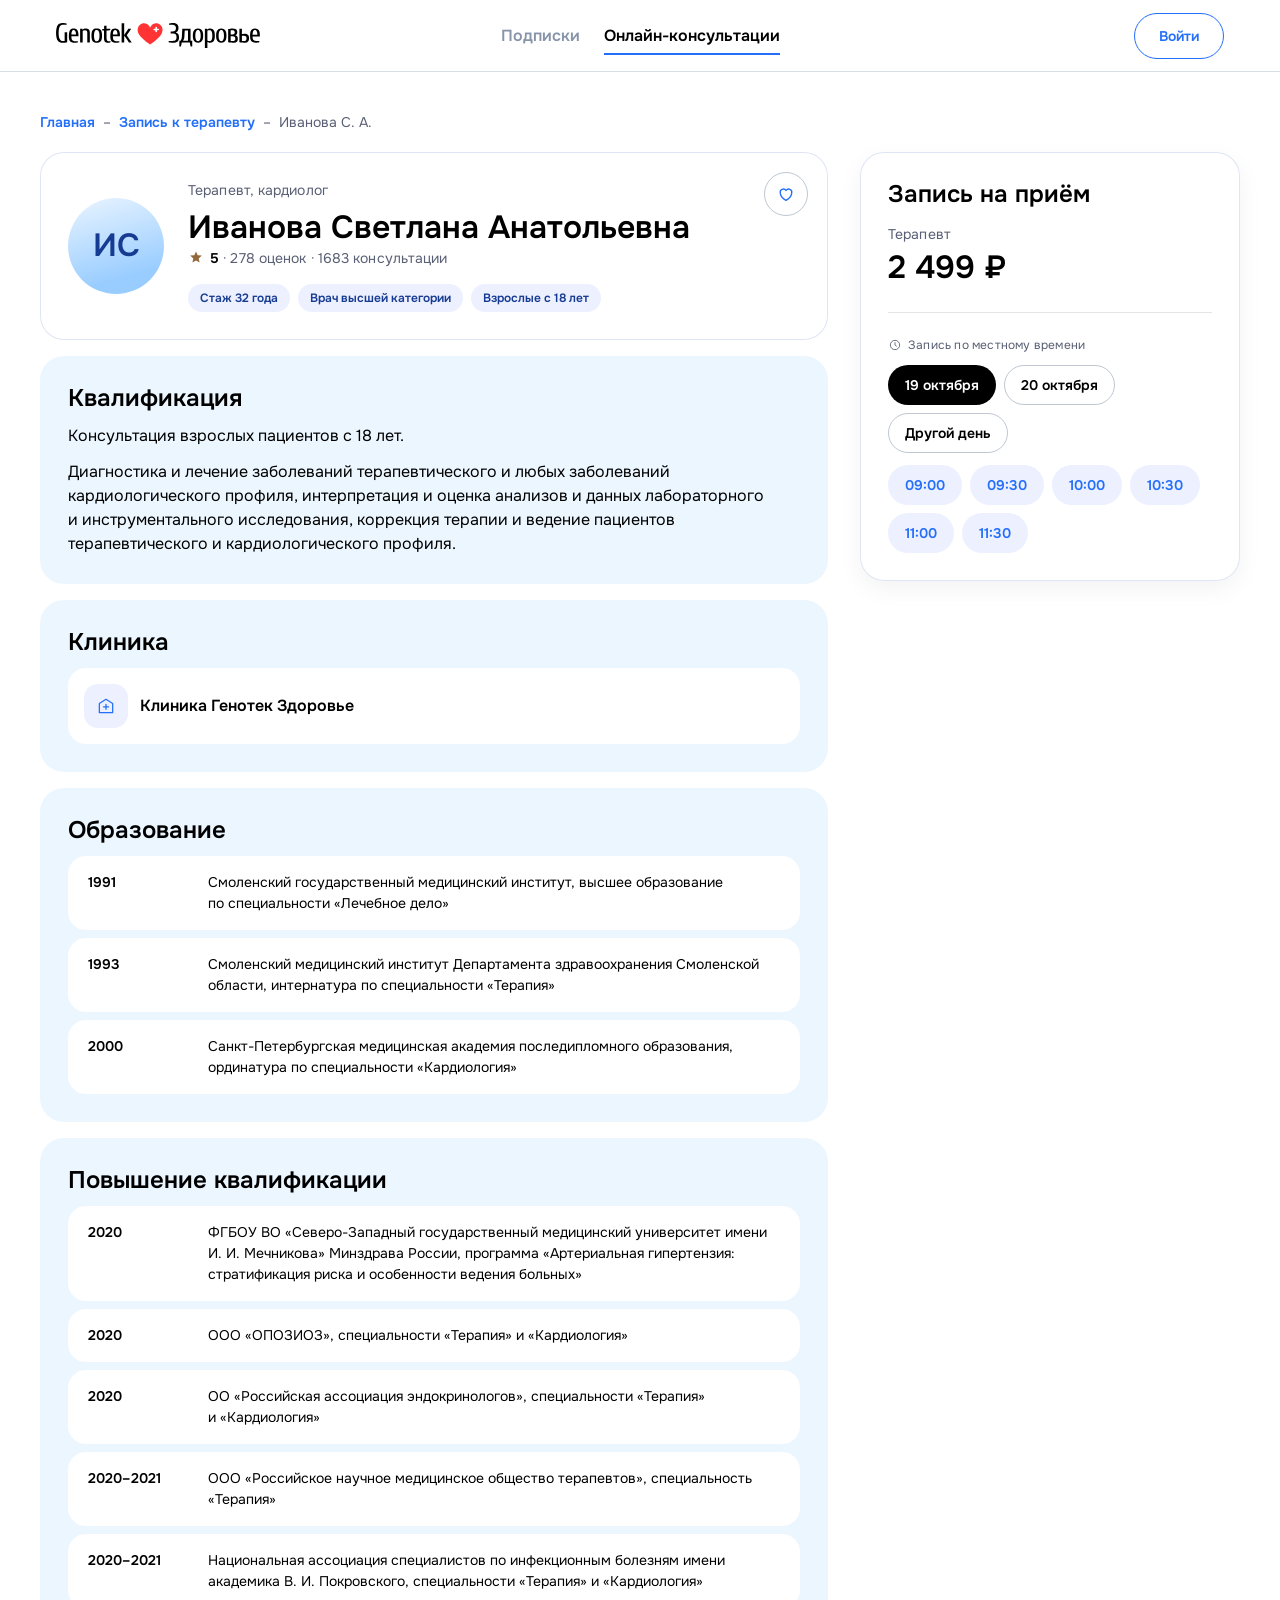
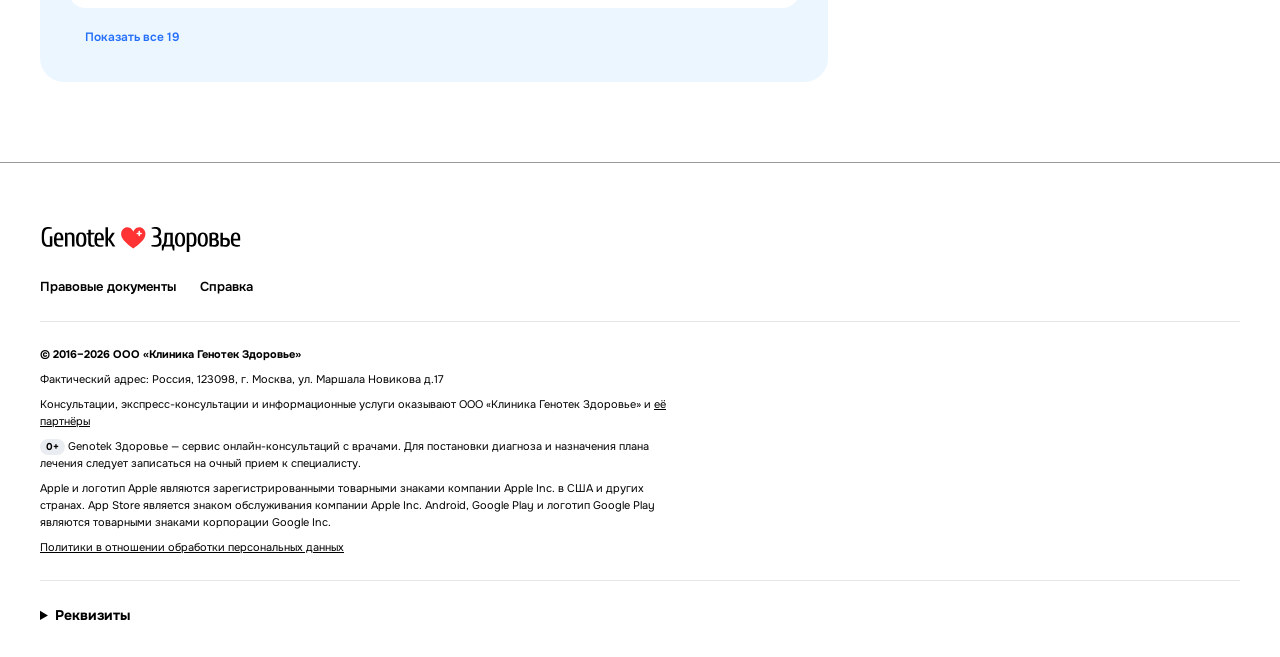
==== commit 227e2f69: "Добавить витрину и оформление подписок в стиле DS. Связать пакеты из медкарты и витрины со страницей" ====
--- a/doctor.html
+++ b/doctor.html
@@ -29,6 +29,7 @@
     --font: "Onest", Arial, sans-serif;
     --content: 1200px;
     --side: 24px;
+    --header-side: 56px;
     --header: 72px;
   }
   * { box-sizing: border-box; }
@@ -83,7 +84,7 @@
   .toast .x { margin-left: auto; border: 0; background: transparent; color: var(--blue); cursor: pointer; font: 600 14px/20px var(--font); }
 
   .site-header { position: sticky; top: 0; z-index: 10; height: var(--header); background: #fff; border-bottom: 1px solid var(--outline-var); }
-  .bar { max-width: calc(var(--content) + 2 * var(--side)); height: 100%; margin: 0 auto; padding: 0 var(--side); display: grid; grid-template-columns: minmax(0, 1fr) auto minmax(0, 1fr); align-items: center; gap: 32px; }
+  .bar { height: 100%; margin: 0 auto; padding: 0 var(--header-side); display: grid; grid-template-columns: minmax(0, 1fr) auto minmax(0, 1fr); align-items: center; gap: 32px; }
   .logo { display: flex; align-items: center; justify-self: start; }
   .logo img { display: block; width: 204px; height: 26px; object-fit: contain; object-position: left center; }
   .actions { grid-column: 3; display: flex; justify-content: flex-end; }
@@ -191,7 +192,7 @@
   .reqs dd { margin: 0; color: var(--ink); font-size: 12px; line-height: 16px; }
 
   @media (max-width: 1024px) {
-    :root { --side: 16px; }
+    :root { --side: 16px; --header-side: 16px; }
     .wrap { padding-top: 24px; }
     .layout { grid-template-columns: 1fr; gap: 16px; }
     .main-col { display: contents; }
@@ -227,7 +228,7 @@
       <img src="assets/genotek_health.svg" width="204" height="26" alt="Genotek Здоровье">
     </a>
     <nav class="tabs" aria-label="Разделы">
-      <a href="https://health.genotek.ru/consultation/subscriptions-store">Подписки</a>
+      <a href="subscriptions.html">Подписки</a>
       <a class="on" href="https://health.genotek.ru/consultation/" aria-current="page">Онлайн-консультации</a>
     </nav>
     <div class="actions">
@@ -244,7 +245,7 @@
   <nav class="crumbs" aria-label="Навигация">
     <a class="lnk s" href="https://health.genotek.ru/consultation/">Главная</a>
     <span aria-hidden="true">–</span>
-    <a class="lnk s" href="https://health.genotek.ru/consultation/taxonomy/382/doctors/">Запись к терапевту</a>
+    <a class="lnk s" href="https://health.genotek.ru/consultation/taxonomy/382/doctors/">Запись к терапевту</a>
     <span aria-hidden="true">–</span>
     <span>Иванова С. А.</span>
   </nav>
@@ -263,16 +264,16 @@
           <div class="tags">
             <span class="badge info">Стаж 32 года</span>
             <span class="badge info">Врач высшей категории</span>
-            <span class="badge info">Взрослые с 18 лет</span>
+            <span class="badge info">Взрослые с 18 лет</span>
           </div>
         </div>
-        <button class="fav" type="button" id="fav" aria-pressed="false" aria-label="В избранное"></button>
+        <button class="fav" type="button" id="fav" aria-pressed="false" aria-label="В избранное"></button>
       </section>
 
       <section class="card" aria-labelledby="qual">
         <h2 id="qual">Квалификация</h2>
-        <p>Консультация взрослых пациентов с 18 лет.</p>
-        <p>Диагностика и лечение заболеваний терапевтического и любых заболеваний кардиологического профиля, интерпретация и оценка анализов и данных лабораторного и инструментального исследования, коррекция терапии и ведение пациентов терапевтического и кардиологического профиля.</p>
+        <p>Консультация взрослых пациентов с 18 лет.</p>
+        <p>Диагностика и лечение заболеваний терапевтического и любых заболеваний кардиологического профиля, интерпретация и оценка анализов и данных лабораторного и инструментального исследования, коррекция терапии и ведение пациентов терапевтического и кардиологического профиля.</p>
       </section>
 
       <section class="card" aria-labelledby="clinic">
@@ -288,9 +289,9 @@
       <section class="card" aria-labelledby="edu">
         <h2 id="edu">Образование</h2>
         <ul class="timeline">
-          <li><time>1991</time><span>Смоленский государственный медицинский институт, высшее образование по специальности «Лечебное дело»</span></li>
-          <li><time>1993</time><span>Смоленский медицинский институт Департамента здравоохранения Смоленской области, интернатура по специальности «Терапия»</span></li>
-          <li><time>2000</time><span>Санкт-Петербургская медицинская академия последипломного образования, ординатура по специальности «Кардиология»</span></li>
+          <li><time>1991</time><span>Смоленский государственный медицинский институт, высшее образование по специальности «Лечебное дело»</span></li>
+          <li><time>1993</time><span>Смоленский медицинский институт Департамента здравоохранения Смоленской области, интернатура по специальности «Терапия»</span></li>
+          <li><time>2000</time><span>Санкт-Петербургская медицинская академия последипломного образования, ординатура по специальности «Кардиология»</span></li>
         </ul>
       </section>
 
@@ -302,13 +303,13 @@
     </div>
 
     <aside class="card booking" aria-labelledby="booking-title">
-      <h2 id="booking-title">Запись на приём</h2>
+      <h2 id="booking-title">Запись на приём</h2>
       <p class="role">Терапевт</p>
       <p class="cost">2 499 ₽</p>
       <hr class="sep">
       <p class="local">
         <svg width="14" height="14" viewBox="0 0 24 24" fill="none" aria-hidden="true"><circle cx="12" cy="12" r="8" stroke="currentColor" stroke-width="1.5"/><path d="M12 8v4l2.5 2" stroke="currentColor" stroke-width="1.5" stroke-linecap="round"/></svg>
-        Запись по местному времени
+        Запись по местному времени
       </p>
       <div class="pills" id="days"></div>
       <div class="pills" id="times"></div>
@@ -320,7 +321,7 @@
   <button class="close" type="button" data-close aria-label="Закрыть">
     <svg width="20" height="20" viewBox="0 0 24 24" fill="none" aria-hidden="true"><path d="m6 6 12 12M18 6 6 18" stroke="currentColor" stroke-width="1.5" stroke-linecap="round"/></svg>
   </button>
-  <h2 id="book-title">Запись на приём</h2>
+  <h2 id="book-title">Запись на приём</h2>
   <form id="book-form" method="dialog">
     <div class="summary">
       <p class="who-line">Иванова Светлана Анатольевна</p>
@@ -338,12 +339,12 @@
         <input type="radio" name="pay" value="foreign">
         <span class="cards"><img src="assets/Visa.svg" width="27" height="9" alt="Visa"><img src="assets/Mastercard.svg" width="27" height="16" alt="Mastercard"></span>
         <b>Иностранной картой</b>
-        <small>Кроме карт Украины, США, Беларуси и стран FATF</small>
+        <small>Кроме карт Украины, США, Беларуси и стран FATF</small>
       </label>
     </div>
     <details class="promo">
       <summary>Промокод <svg width="20" height="20" viewBox="0 0 24 24" fill="none" aria-hidden="true"><path d="m7 10 5 5 5-5" stroke="currentColor" stroke-width="1.5" stroke-linecap="round" stroke-linejoin="round"/></svg></summary>
-      <p class="promo-hint">Получите скидку на онлайн-консультацию или активируйте корпоративную подписку</p>
+      <p class="promo-hint">Получите скидку на онлайн-консультацию или активируйте корпоративную подписку</p>
       <div class="promo-row">
         <input class="input" id="promo" type="text" placeholder="Введите промокод" autocomplete="off" aria-label="Промокод">
         <button class="btn btn-44 outline" type="button" id="promo-apply">Применить</button>
@@ -354,7 +355,7 @@
     <label class="opt">
       <input type="checkbox" name="ads">
       <span class="box" aria-hidden="true"></span>
-      <span>Я <a class="lnk" href="https://health.genotek.ru/legal/">согласен</a> получать рекламные материалы о сервисе Genotek Здоровье и его партнёрах</span>
+      <span>Я <a class="lnk" href="https://health.genotek.ru/legal/">согласен</a> получать рекламные материалы о сервисе Genotek Здоровье и его партнёрах</span>
     </label>
   </form>
 </dialog>
@@ -388,17 +389,17 @@
     <div class="fine">
       <p>© 2016–2026 ООО «Клиника Генотек Здоровье»</p>
       <p>Фактический адрес: Россия, 123098, г. Москва, ул. Маршала Новикова д.17</p>
-      <p>Консультации, экспресс-консультации и информационные услуги оказывают ООО «Клиника Генотек Здоровье» и <a class="lnk u" href="https://storage.yandexcloud.net/health-legal/health_list.pdf">её партнёры</a></p>
-      <p><span class="badge">0+</span> Genotek Здоровье — сервис онлайн-консультаций с врачами. Для постановки диагноза и назначения плана лечения следует записаться на очный прием к специалисту.</p>
-      <p>Apple и логотип Apple являются зарегистрированными товарными знаками компании Apple Inc. в США и других странах. App Store является знаком обслуживания компании Apple Inc. Android, Google Play и логотип Google Play являются товарными знаками корпорации Google Inc.</p>
-      <p><a class="lnk u" href="https://health.genotek.ru/legal/privacy-policy/">Политики в отношении обработки персональных данных</a></p>
+      <p>Консультации, экспресс-консультации и информационные услуги оказывают ООО «Клиника Генотек Здоровье» и <a class="lnk u" href="https://storage.yandexcloud.net/health-legal/health_list.pdf">её партнёры</a></p>
+      <p><span class="badge">0+</span> Genotek Здоровье — сервис онлайн-консультаций с врачами. Для постановки диагноза и назначения плана лечения следует записаться на очный прием к специалисту.</p>
+      <p>Apple и логотип Apple являются зарегистрированными товарными знаками компании Apple Inc. в США и других странах. App Store является знаком обслуживания компании Apple Inc. Android, Google Play и логотип Google Play являются товарными знаками корпорации Google Inc.</p>
+      <p><a class="lnk u" href="https://health.genotek.ru/legal/privacy-policy/">Политики в отношении обработки персональных данных</a></p>
     </div>
     <hr class="sep">
     <details class="reqs">
       <summary>Реквизиты</summary>
       <dl>
         <dt>Полное наименование</dt>
-        <dd>Общество с ограниченной ответственностью «Клиника Генотек Здоровье»</dd>
+        <dd>Общество с ограниченной ответственностью «Клиника Генотек Здоровье»</dd>
         <dt>ОГРН</dt><dd>5177746308394</dd>
         <dt>ИНН</dt><dd>7704448842</dd>
         <dt>КПП</dt><dd>770901001</dd>
@@ -411,25 +412,25 @@
 
 <script>
 const COURSES = [
-  ["2020", "ФГБОУ ВО «Северо-Западный государственный медицинский университет имени И. И. Мечникова» Минздрава России, программа «Артериальная гипертензия: стратификация риска и особенности ведения больных»"],
-  ["2020", "ООО «ОПОЗИОЗ», специальности «Терапия» и «Кардиология»"],
-  ["2020", "ОО «Российская ассоциация эндокринологов», специальности «Терапия» и «Кардиология»"],
+  ["2020", "ФГБОУ ВО «Северо-Западный государственный медицинский университет имени И. И. Мечникова» Минздрава России, программа «Артериальная гипертензия: стратификация риска и особенности ведения больных»"],
+  ["2020", "ООО «ОПОЗИОЗ», специальности «Терапия» и «Кардиология»"],
+  ["2020", "ОО «Российская ассоциация эндокринологов», специальности «Терапия» и «Кардиология»"],
   ["2020–2021", "ООО «Российское научное медицинское общество терапевтов», специальность «Терапия»"],
-  ["2020–2021", "Национальная ассоциация специалистов по инфекционным болезням имени академика В. И. Покровского, специальности «Терапия» и «Кардиология»"],
-  ["2020–2022", "ООО «Федерация анестезиологов и реаниматологов», специальности «Терапия» и «Кардиология»"],
-  ["2021", "ФГБОУ ВО «Северо-Западный государственный медицинский университет имени И. И. Мечникова» Минздрава России, программа «Современные алгоритмы диагностики и лечения нарушений ритма и проводимости»"],
-  ["2021", "Ассоциация «ФЛМ», специальности «Терапия» и «Кардиология»"],
-  ["2021", "ООО СРМР «Союз реабилитологов России», специальности «Терапия» и «Кардиология»"],
-  ["2021", "Ассоциация «ЕАТв», специальности «Терапия» и «Кардиология»"],
-  ["2021", "ООО «Российское общество акушеров-гинекологов», специальности «Терапия» и «Кардиология»"],
-  ["2021", "ООО «Общество по изучению боли», специальности «Терапия» и «Кардиология»"],
-  ["2021–2022", "ООО «Ассоциация врачей общей практики (семейных врачей) Российской Федерации», специальности «Терапия» и «Кардиология»"],
-  ["2022", "ФГБОУ ВО «Северо-Западный государственный медицинский университет имени И. И. Мечникова» Минздрава России, программа «Атерогенные дислипидемии: диагностика, профилактика и фармакологическая коррекция»"],
+  ["2020–2021", "Национальная ассоциация специалистов по инфекционным болезням имени академика В. И. Покровского, специальности «Терапия» и «Кардиология»"],
+  ["2020–2022", "ООО «Федерация анестезиологов и реаниматологов», специальности «Терапия» и «Кардиология»"],
+  ["2021", "ФГБОУ ВО «Северо-Западный государственный медицинский университет имени И. И. Мечникова» Минздрава России, программа «Современные алгоритмы диагностики и лечения нарушений ритма и проводимости»"],
+  ["2021", "Ассоциация «ФЛМ», специальности «Терапия» и «Кардиология»"],
+  ["2021", "ООО СРМР «Союз реабилитологов России», специальности «Терапия» и «Кардиология»"],
+  ["2021", "Ассоциация «ЕАТв», специальности «Терапия» и «Кардиология»"],
+  ["2021", "ООО «Российское общество акушеров-гинекологов», специальности «Терапия» и «Кардиология»"],
+  ["2021", "ООО «Общество по изучению боли», специальности «Терапия» и «Кардиология»"],
+  ["2021–2022", "ООО «Ассоциация врачей общей практики (семейных врачей) Российской Федерации», специальности «Терапия» и «Кардиология»"],
+  ["2022", "ФГБОУ ВО «Северо-Западный государственный медицинский университет имени И. И. Мечникова» Минздрава России, программа «Атерогенные дислипидемии: диагностика, профилактика и фармакологическая коррекция»"],
   ["2022", "ОО «Российское общество психиатров», специальность «Терапия»"],
-  ["2022", "ООО «Федеральный центр НМО», программа «Алгоритмы общения с пациентом — эффективные способы обезопасить себя от преследования»"],
-  ["2022", "ООО «Федеральный центр НМО», программа «Актуальные IT технологии в медицине»"],
-  ["2020–2024", "ИОМ-НП, специальности «Терапия» и «Кардиология»"],
-  ["2020–2024", "ООО «РКО», специальности «Терапия» и «Кардиология»"]
+  ["2022", "ООО «Федеральный центр НМО», программа «Алгоритмы общения с пациентом — эффективные способы обезопасить себя от преследования»"],
+  ["2022", "ООО «Федеральный центр НМО», программа «Актуальные IT технологии в медицине»"],
+  ["2020–2024", "ИОМ-НП, специальности «Терапия» и «Кардиология»"],
+  ["2020–2024", "ООО «РКО», специальности «Терапия» и «Кардиология»"]
 ];
 const SLOTS = ["09:00", "09:30", "10:00", "10:30", "11:00", "11:30"];
 const SCHEDULE = [
@@ -518,7 +519,7 @@
   document.getElementById("book-form").reset();
   document.querySelector(".promo").open = false;
   document.getElementById("promo-msg").hidden = true;
-  document.getElementById("book-when").textContent = `${day} ${YEAR}, ${time} – ${addMinutes(time, SLOT_MINUTES)} (по местному времени)`;
+  document.getElementById("book-when").textContent = `${day} ${YEAR}, ${time} – ${addMinutes(time, SLOT_MINUTES)} (по местному времени)`;
   if (daysModal.open) daysModal.close();
   openModal(bookModal);
 }
@@ -558,12 +559,12 @@
 document.getElementById("promo-apply").addEventListener("click", () => {
   const code = document.getElementById("promo").value.trim();
   const msg = document.getElementById("promo-msg");
-  msg.textContent = code ? `Промокод «${code}» проверим при оплате` : "Введите промокод";
+  msg.textContent = code ? `Промокод «${code}» проверим при оплате` : "Введите промокод";
   msg.hidden = false;
 });
 document.getElementById("book-form").addEventListener("submit", () => {
   const pay = new FormData(document.getElementById("book-form")).get("pay") === "ru" ? "картой РФ" : "иностранной картой";
-  showToast(DOCTOR, `${state.slot.day}, ${state.slot.time} · ${PRICE}, оплата ${pay}. Переходим к оплате.`);
+  showToast(DOCTOR, `${state.slot.day}, ${state.slot.time} · ${PRICE}, оплата ${pay}. Переходим к оплате.`);
 });
 document.getElementById("toast-close").addEventListener("click", () => {
   document.getElementById("toast").hidden = true;
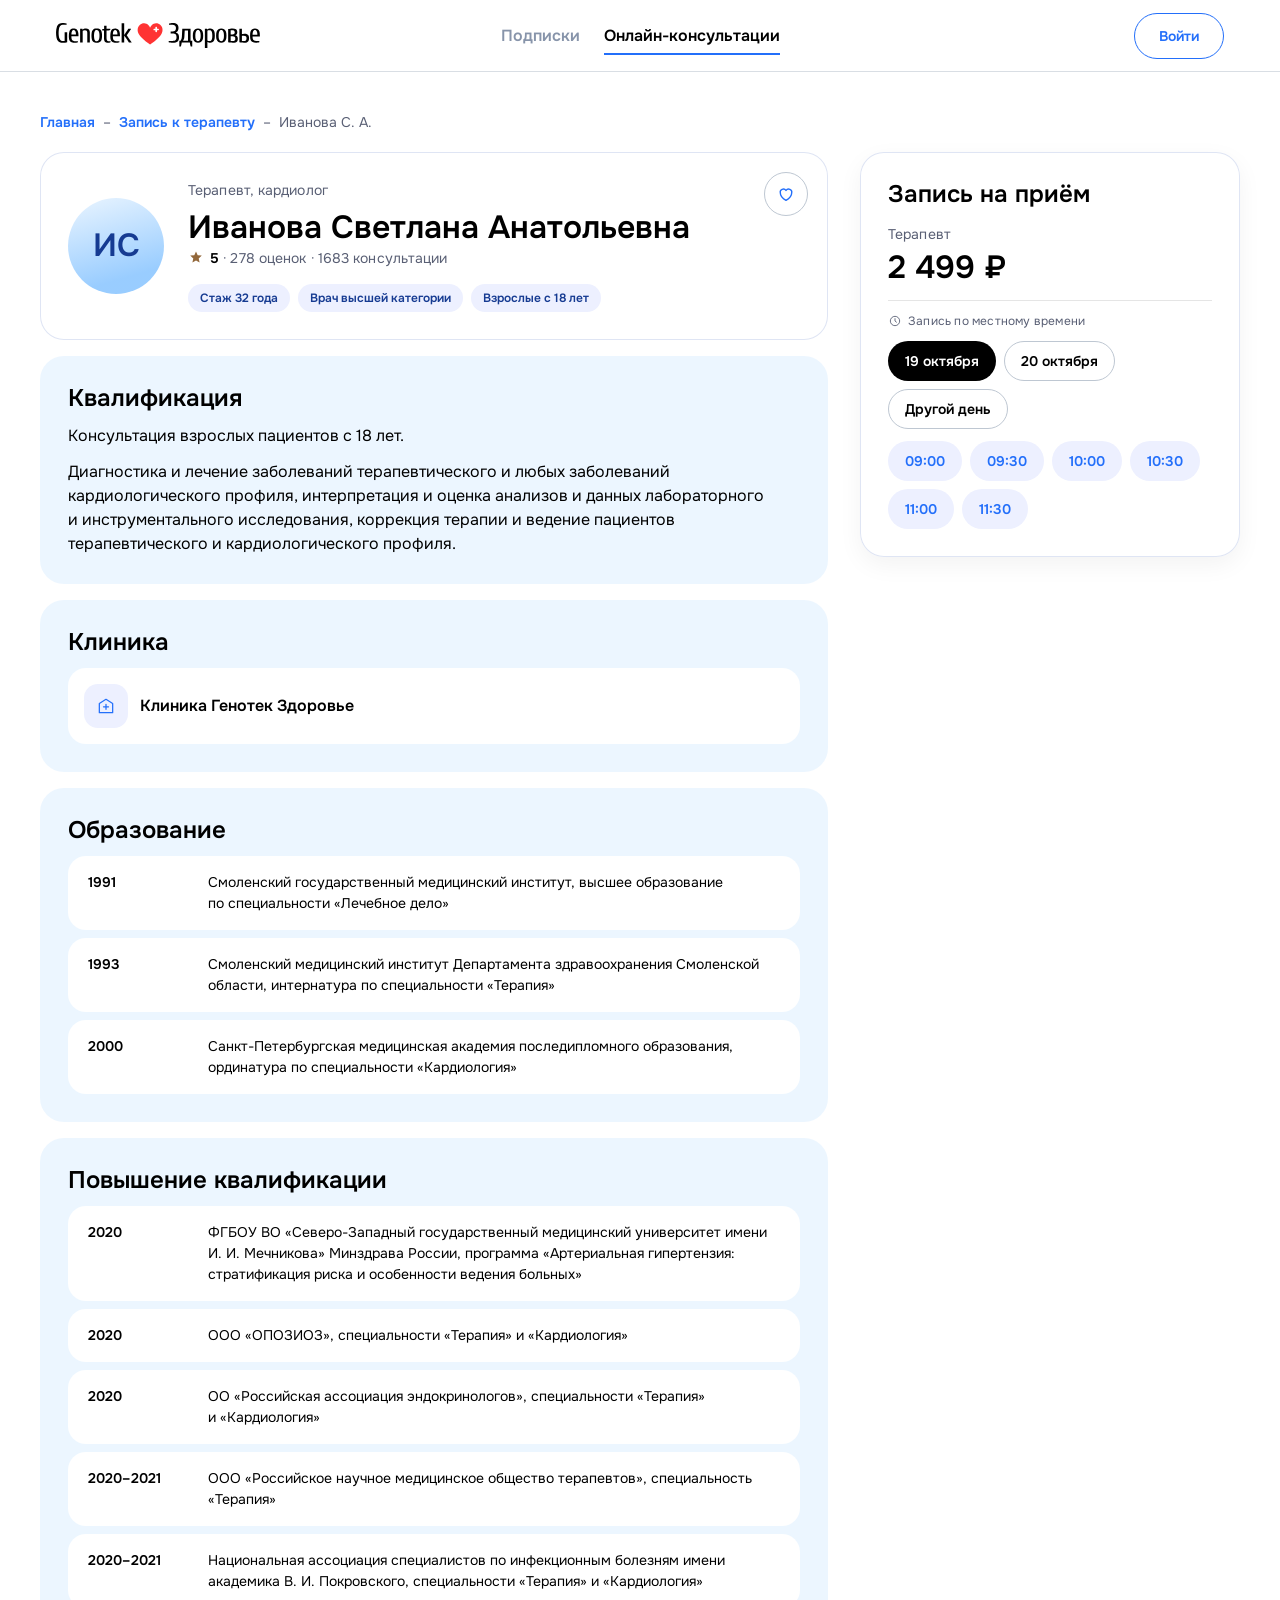
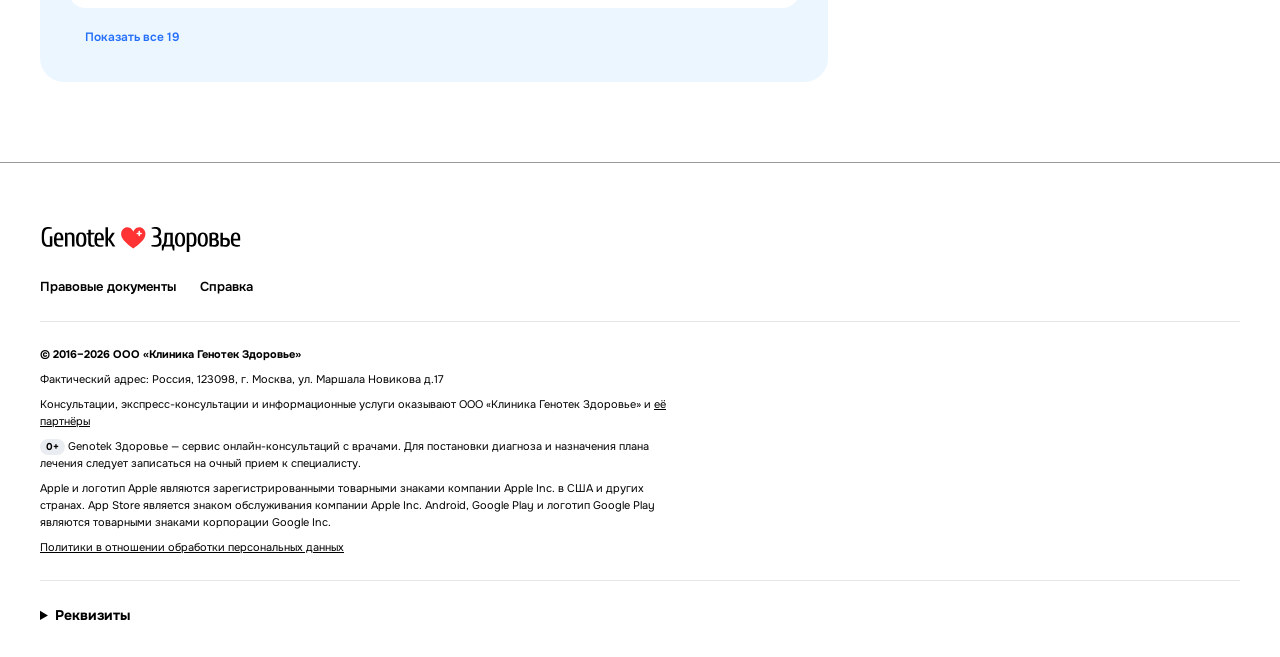
==== commit 92984df2: "Доработать мобильную вёрстку врача и медкарты. Плавающая запись, баннер с телефоном и согласованные " ====
--- a/doctor.html
+++ b/doctor.html
@@ -120,7 +120,8 @@
   .timeline.open li.extra { display: grid; }
   .toggle-more { margin-top: 12px; }
 
-  .booking { position: sticky; top: calc(var(--header) + 40px); background: #fff; box-shadow: inset 0 0 0 1px #dfe5f4, var(--shadow-card); }
+  .booking { position: sticky; top: calc(var(--header) + 40px); scroll-margin-top: calc(var(--header) + 16px); background: #fff; box-shadow: inset 0 0 0 1px #dfe5f4, var(--shadow-card); }
+  .booking .sep { margin: 12px 0; }
   .booking h2 { margin: 0 0 16px; }
   .booking .role { margin: 0; color: var(--on-var); font-size: 14px; line-height: 20px; letter-spacing: .1px; }
   .booking .cost { margin: 4px 0 0; color: var(--ink); font-size: 32px; line-height: 40px; font-weight: 600; }
@@ -191,6 +192,19 @@
   .reqs dt { color: var(--on-var); font-size: 12px; line-height: 16px; }
   .reqs dd { margin: 0; color: var(--ink); font-size: 12px; line-height: 16px; }
 
+  .fab-book {
+    display: none; position: fixed; z-index: 25;
+    left: var(--side); right: var(--side); bottom: max(16px, env(safe-area-inset-bottom));
+    min-height: 56px; padding: 16px 24px;
+    border: 0; border-radius: 9999px;
+    background: var(--blue); color: #fff;
+    font: 600 16px/24px var(--font); text-decoration: none; text-align: center;
+    box-shadow: var(--shadow-pop);
+    transition: opacity 160ms ease, transform 160ms ease, background-color 120ms ease;
+  }
+  .fab-book:hover { background: color-mix(in srgb, var(--blue) 92%, var(--on-blue-c) 8%); }
+  .fab-book.is-visible { display: flex; align-items: center; justify-content: center; }
+
   @media (max-width: 1024px) {
     :root { --side: 16px; --header-side: 16px; }
     .wrap { padding-top: 24px; }
@@ -203,11 +217,15 @@
     .bar { grid-template-columns: minmax(0, 1fr) auto; }
     .actions { grid-column: 2; }
     .reqs dl { grid-template-columns: 1fr; }
+    body.has-fab .wrap { padding-bottom: 100px; }
   }
   @media (max-width: 600px) {
     .card { padding: 20px; border-radius: 20px; }
     .profile { flex-direction: column; align-items: flex-start; gap: 16px; }
-    .profile h1 { font-size: 28px; line-height: 32px; }
+    .profile .avatar.a96 { width: 60px; height: 60px; font-size: 20px; line-height: 24px; }
+    .profile h1 { font-size: 22px; line-height: 28px; }
+    .card h2, .booking h2 { font-size: 22px; line-height: 28px; }
+    .card p { font-size: 14px; line-height: 20px; }
     .profile-info { width: 100%; padding-right: 0; }
     .fav { top: 16px; right: 16px; }
     .timeline li { grid-template-columns: 1fr; gap: 4px; padding: 14px 16px; }
@@ -302,7 +320,7 @@
       </section>
     </div>
 
-    <aside class="card booking" aria-labelledby="booking-title">
+    <aside class="card booking" id="booking" aria-labelledby="booking-title">
       <h2 id="booking-title">Запись на приём</h2>
       <p class="role">Терапевт</p>
       <p class="cost">2 499 ₽</p>
@@ -368,6 +386,8 @@
   <div id="days-list"></div>
 </dialog>
 
+<a class="fab-book" id="fab-book" href="#booking">Записаться на приём</a>
+
 <div class="toast" id="toast" role="status" hidden>
   <div>
     <strong id="toast-title"></strong>
@@ -571,6 +591,30 @@
 });
 
 renderSchedule();
+
+const booking = document.getElementById("booking");
+const fabBook = document.getElementById("fab-book");
+const fabMq = window.matchMedia("(max-width: 1024px)");
+let bookingVisible = true;
+
+function syncFab() {
+  const show = fabMq.matches && !bookingVisible;
+  fabBook.classList.toggle("is-visible", show);
+  document.body.classList.toggle("has-fab", show);
+}
+
+new IntersectionObserver(([entry]) => {
+  bookingVisible = entry.isIntersecting;
+  syncFab();
+}, { threshold: 0 }).observe(booking);
+
+fabMq.addEventListener("change", syncFab);
+fabBook.addEventListener("click", (event) => {
+  event.preventDefault();
+  const top = booking.getBoundingClientRect().top + window.scrollY - (parseFloat(getComputedStyle(document.documentElement).getPropertyValue("--header")) || 72) - 16;
+  window.scrollTo({ top: Math.max(0, top), behavior: "smooth" });
+});
+syncFab();
 </script>
 </body>
 </html>
